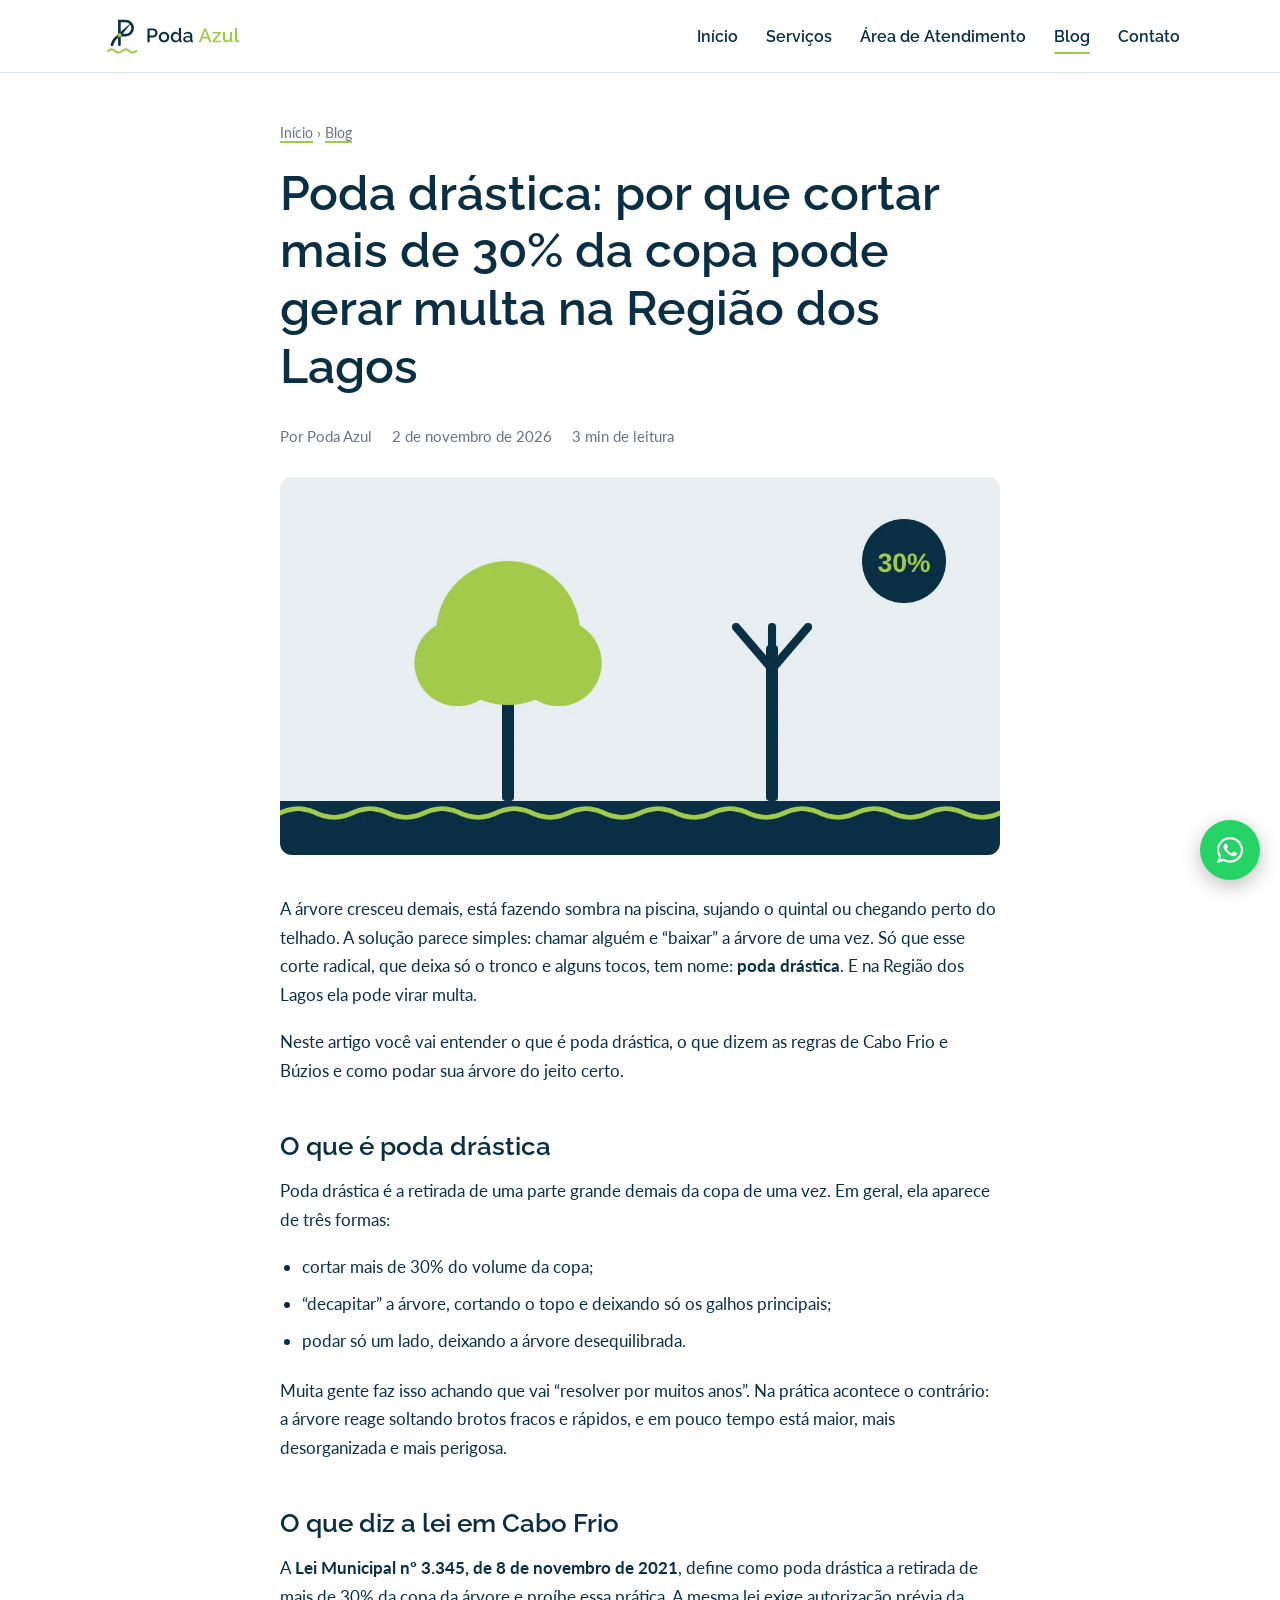
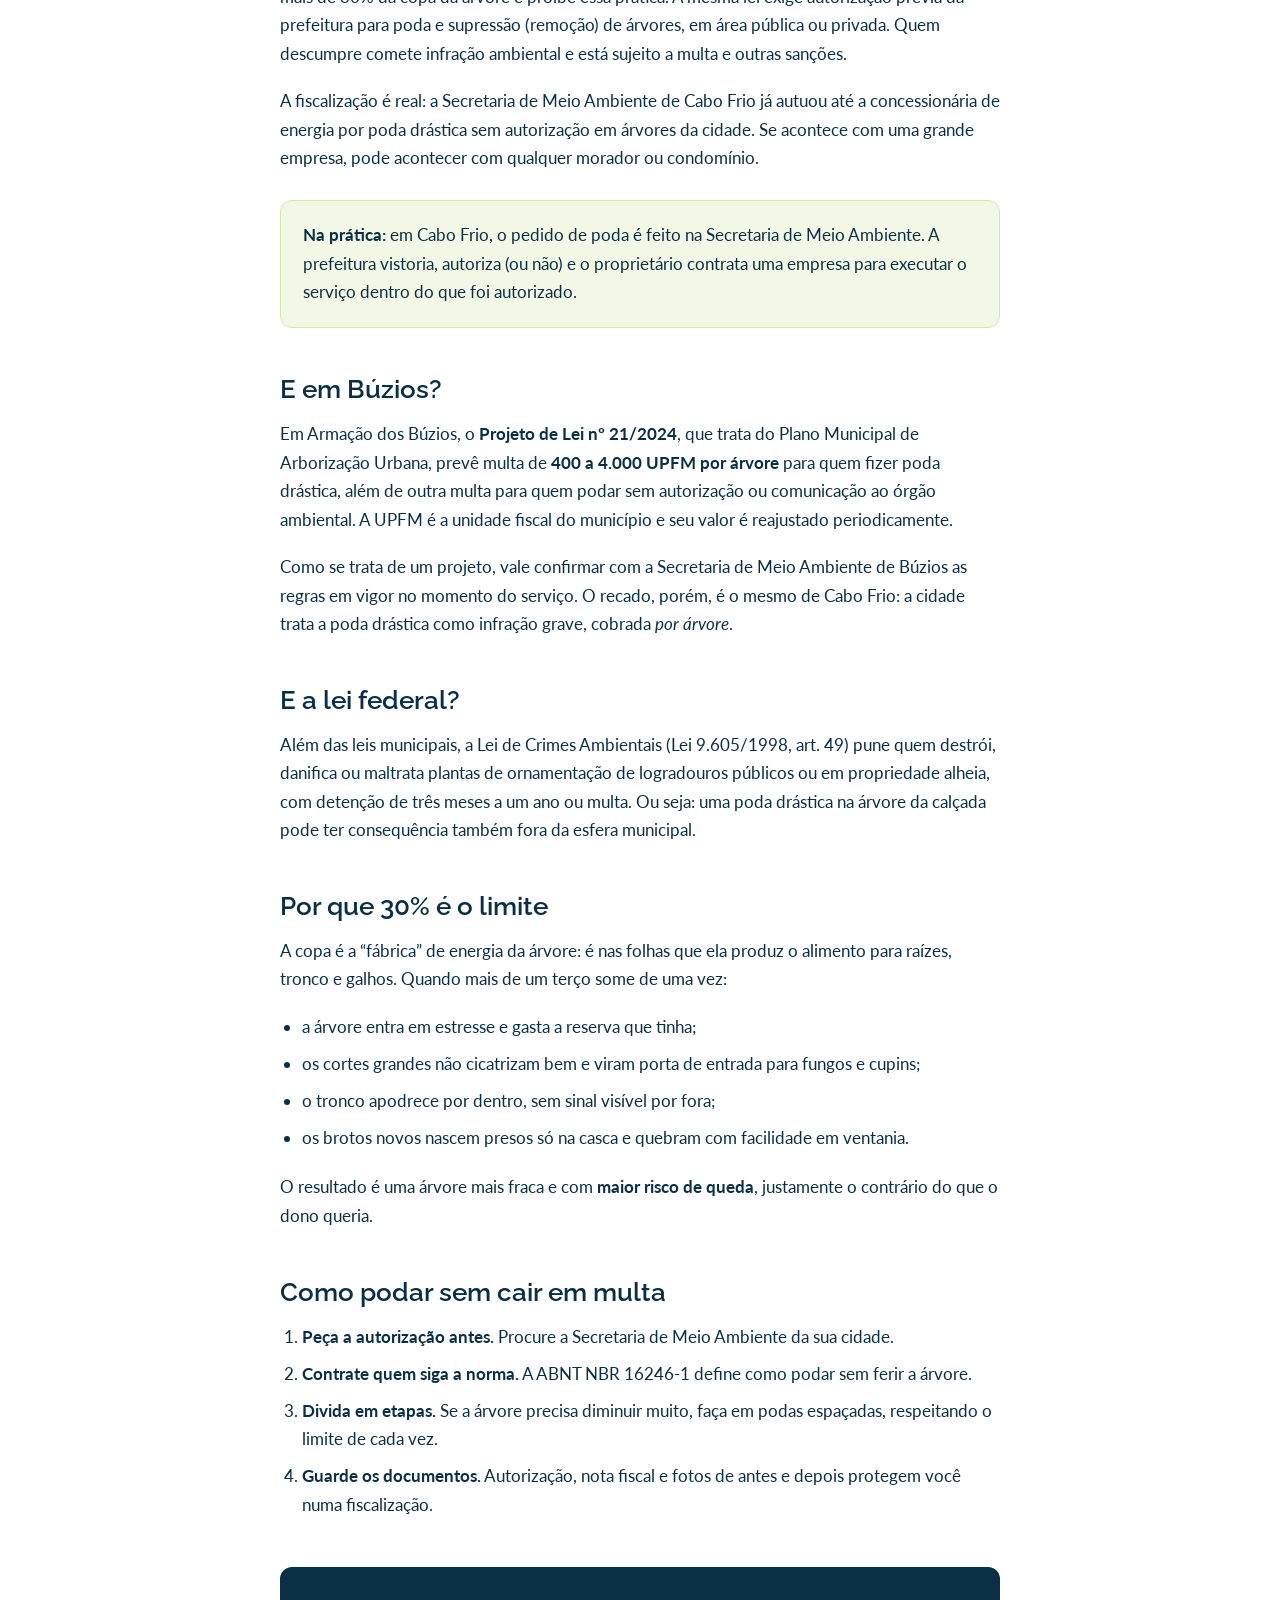
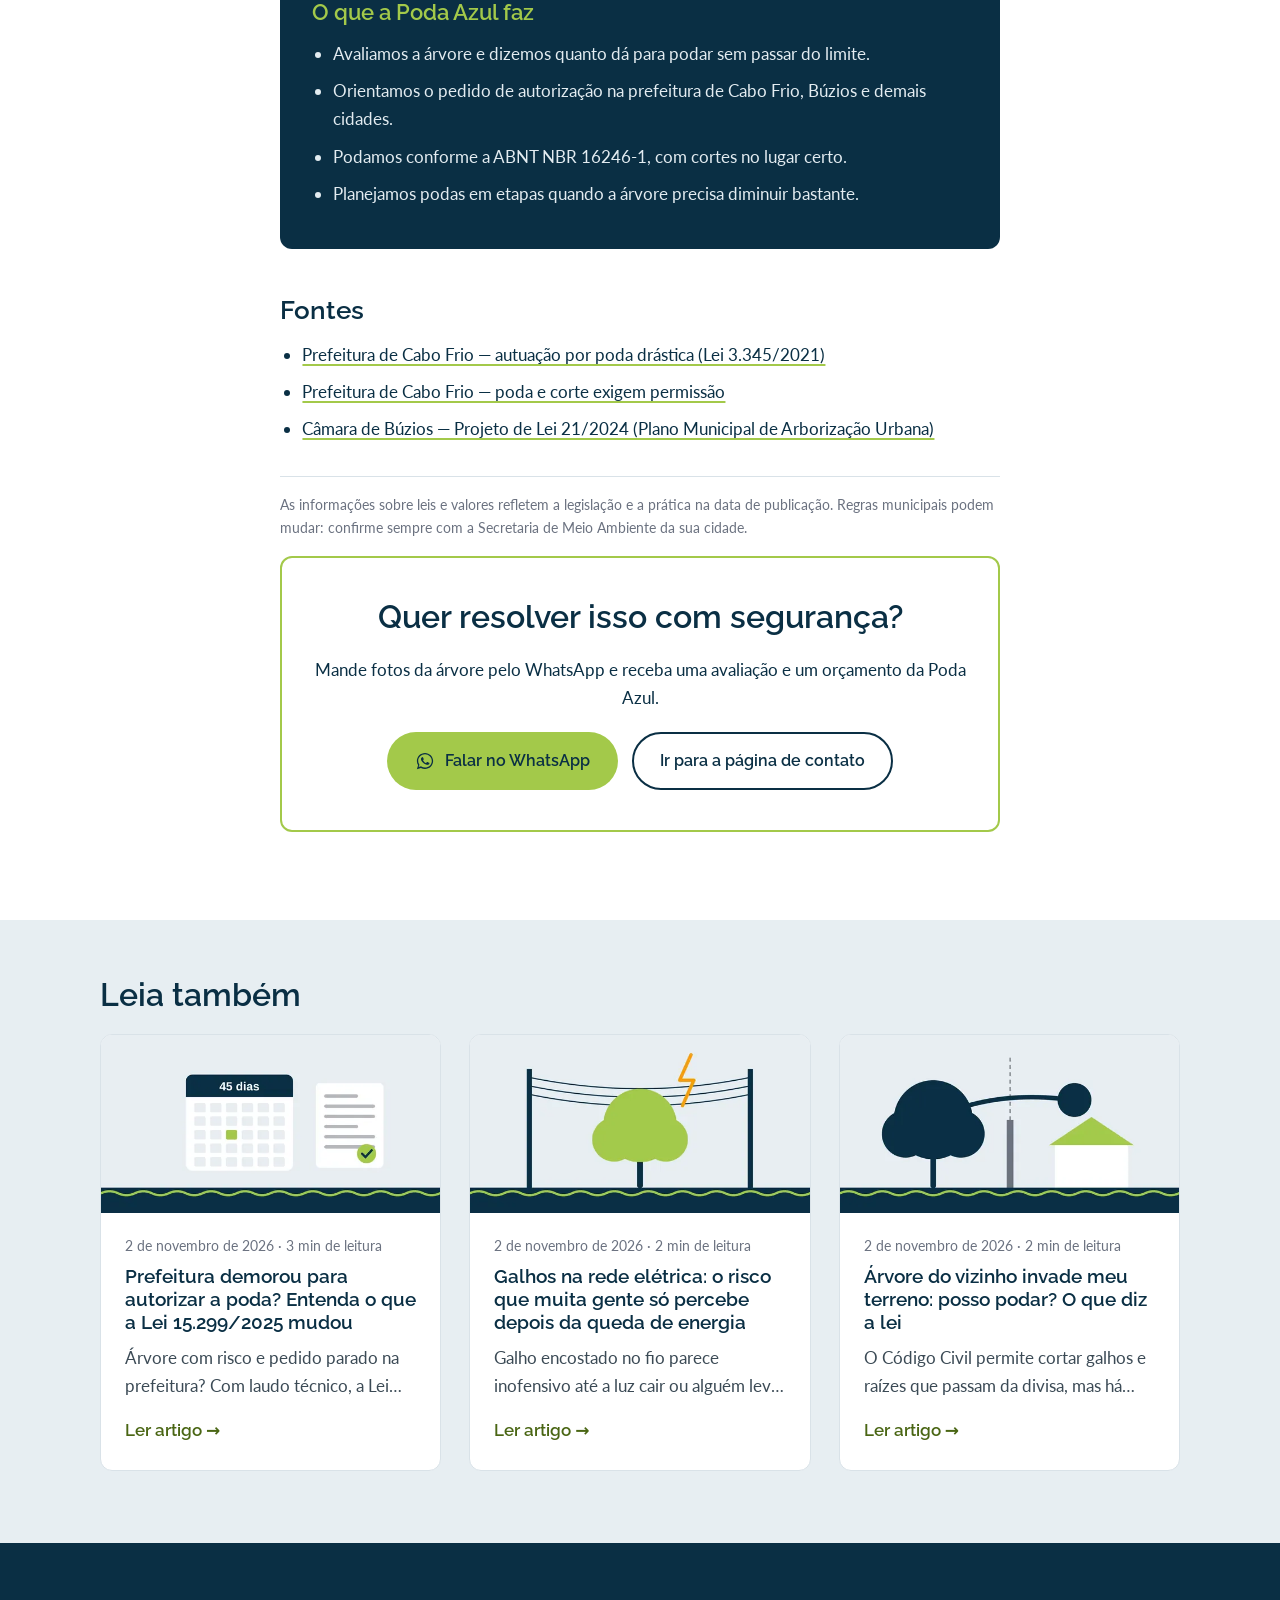
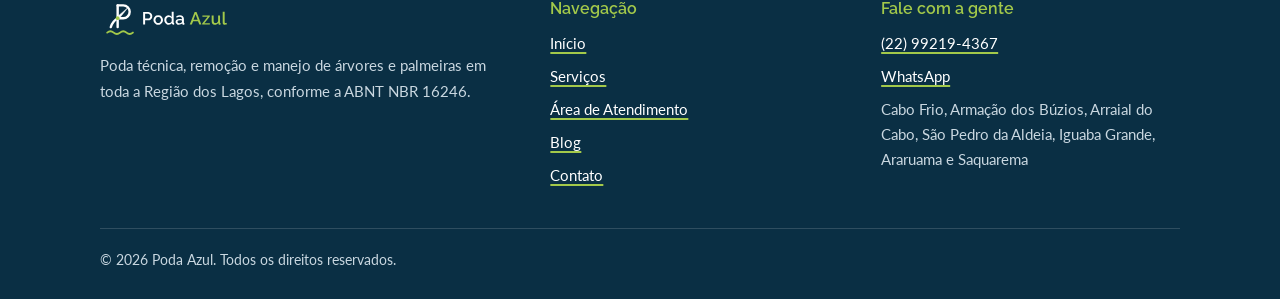
==== artigo-1.html @ 46a7e74d "Site Poda Azul: 4 páginas institucionais e blog com 6 artigos Co-Authored-By: Claude Opus 5.5 <norep" ====
<!doctype html>
<html lang="pt-BR">
<head>
<meta charset="utf-8">
<meta name="viewport" content="width=device-width, initial-scale=1">
<title>Poda drástica e multa em Cabo Frio e Búzios: o limite de 30% da copa | Poda Azul</title>
<meta name="description" content="Poda drástica em Cabo Frio é proibida pela Lei 3.345/2021 (mais de 30% da copa). Veja as multas, os riscos para a árvore e como podar sem problema na Região dos Lagos.">
<link rel="canonical" href="https://www.podaazul.com.br/artigo-1.html">
<meta name="theme-color" content="#0A2F44">
<meta property="og:type" content="article">
<meta property="og:locale" content="pt_BR">
<meta property="og:site_name" content="Poda Azul">
<meta property="og:title" content="Poda drástica e multa em Cabo Frio e Búzios: o limite de 30% da copa | Poda Azul">
<meta property="og:description" content="Poda drástica em Cabo Frio é proibida pela Lei 3.345/2021 (mais de 30% da copa). Veja as multas, os riscos para a árvore e como podar sem problema na Região dos Lagos.">
<meta property="og:url" content="https://www.podaazul.com.br/artigo-1.html">
<meta property="og:image" content="https://www.podaazul.com.br/assets/blog/poda-drastica.webp">
<link rel="icon" href="assets/img/favicon.svg" type="image/svg+xml">
<link rel="apple-touch-icon" href="assets/img/apple-touch-icon.png">
<link rel="preconnect" href="https://fonts.googleapis.com">
<link rel="preconnect" href="https://fonts.gstatic.com" crossorigin>
<link rel="stylesheet" href="https://fonts.googleapis.com/css2?family=Lato:wght@400;700&family=Raleway:wght@600;700&display=swap" media="print" onload="this.media='all'">
<noscript><link rel="stylesheet" href="https://fonts.googleapis.com/css2?family=Lato:wght@400;700&family=Raleway:wght@600;700&display=swap"></noscript>
<link rel="stylesheet" href="assets/css/style.css">
<script src="assets/js/main.js" defer></script>
</head>
<body>
<a class="pular" href="#conteudo">Pular para o conteúdo</a>
<header class="topo">
  <div class="container">
    <a class="marca" href="index.html" aria-label="Poda Azul — página inicial"><img src="assets/img/logo.svg" alt="Poda Azul" width="143" height="44"></a>
    <button class="menu-botao" aria-label="Abrir menu" aria-expanded="false" aria-controls="menu"><span></span><span></span><span></span></button>
    <nav aria-label="Principal"><ul class="menu" id="menu"><li><a href="index.html">Início</a></li><li><a href="servicos.html">Serviços</a></li><li><a href="atendimento.html">Área de Atendimento</a></li><li><a href="blog.html" aria-current="page">Blog</a></li><li><a href="contato.html">Contato</a></li></ul></nav>
  </div>
</header>
<main id="conteudo">

<article>
<div class="container estreito artigo-topo">
  <nav class="migalhas" aria-label="Você está em"><a href="index.html">Início</a> › <a href="blog.html">Blog</a></nav>
  <h1>Poda drástica: por que cortar mais de 30% da copa pode gerar multa na Região dos Lagos</h1>
  <div class="artigo-meta"><span>Por Poda Azul</span><time datetime="2026-11-02">2 de novembro de 2026</time><span>3 min de leitura</span></div>
  <img class="artigo-capa" src="assets/blog/poda-drastica.webp" srcset="assets/blog/poda-drastica-600.webp 600w, assets/blog/poda-drastica.webp 1200w" sizes="(max-width: 800px) 100vw, 720px" width="1200" height="630" alt="Ilustração: árvore com copa saudável ao lado de árvore com copa cortada quase inteira" fetchpriority="high">
  <div class="artigo">
    
<p>A árvore cresceu demais, está fazendo sombra na piscina, sujando o quintal ou chegando perto do telhado. A solução parece simples: chamar alguém e “baixar” a árvore de uma vez. Só que esse corte radical, que deixa só o tronco e alguns tocos, tem nome: <strong>poda drástica</strong>. E na Região dos Lagos ela pode virar multa.</p>
<p>Neste artigo você vai entender o que é poda drástica, o que dizem as regras de Cabo Frio e Búzios e como podar sua árvore do jeito certo.</p>

<h2>O que é poda drástica</h2>
<p>Poda drástica é a retirada de uma parte grande demais da copa de uma vez. Em geral, ela aparece de três formas:</p>
<ul>
<li>cortar mais de 30% do volume da copa;</li>
<li>“decapitar” a árvore, cortando o topo e deixando só os galhos principais;</li>
<li>podar só um lado, deixando a árvore desequilibrada.</li>
</ul>
<p>Muita gente faz isso achando que vai “resolver por muitos anos”. Na prática acontece o contrário: a árvore reage soltando brotos fracos e rápidos, e em pouco tempo está maior, mais desorganizada e mais perigosa.</p>

<h2>O que diz a lei em Cabo Frio</h2>
<p>A <strong>Lei Municipal nº 3.345, de 8 de novembro de 2021</strong>, define como poda drástica a retirada de mais de 30% da copa da árvore e proíbe essa prática. A mesma lei exige autorização prévia da prefeitura para poda e supressão (remoção) de árvores, em área pública ou privada. Quem descumpre comete infração ambiental e está sujeito a multa e outras sanções.</p>
<p>A fiscalização é real: a Secretaria de Meio Ambiente de Cabo Frio já autuou até a concessionária de energia por poda drástica sem autorização em árvores da cidade. Se acontece com uma grande empresa, pode acontecer com qualquer morador ou condomínio.</p>
<div class="destaque"><p><strong>Na prática:</strong> em Cabo Frio, o pedido de poda é feito na Secretaria de Meio Ambiente. A prefeitura vistoria, autoriza (ou não) e o proprietário contrata uma empresa para executar o serviço dentro do que foi autorizado.</p></div>

<h2>E em Búzios?</h2>
<p>Em Armação dos Búzios, o <strong>Projeto de Lei nº 21/2024</strong>, que trata do Plano Municipal de Arborização Urbana, prevê multa de <strong>400 a 4.000 UPFM por árvore</strong> para quem fizer poda drástica, além de outra multa para quem podar sem autorização ou comunicação ao órgão ambiental. A UPFM é a unidade fiscal do município e seu valor é reajustado periodicamente.</p>
<p>Como se trata de um projeto, vale confirmar com a Secretaria de Meio Ambiente de Búzios as regras em vigor no momento do serviço. O recado, porém, é o mesmo de Cabo Frio: a cidade trata a poda drástica como infração grave, cobrada <em>por árvore</em>.</p>

<h2>E a lei federal?</h2>
<p>Além das leis municipais, a Lei de Crimes Ambientais (Lei 9.605/1998, art. 49) pune quem destrói, danifica ou maltrata plantas de ornamentação de logradouros públicos ou em propriedade alheia, com detenção de três meses a um ano ou multa. Ou seja: uma poda drástica na árvore da calçada pode ter consequência também fora da esfera municipal.</p>

<h2>Por que 30% é o limite</h2>
<p>A copa é a “fábrica” de energia da árvore: é nas folhas que ela produz o alimento para raízes, tronco e galhos. Quando mais de um terço some de uma vez:</p>
<ul>
<li>a árvore entra em estresse e gasta a reserva que tinha;</li>
<li>os cortes grandes não cicatrizam bem e viram porta de entrada para fungos e cupins;</li>
<li>o tronco apodrece por dentro, sem sinal visível por fora;</li>
<li>os brotos novos nascem presos só na casca e quebram com facilidade em ventania.</li>
</ul>
<p>O resultado é uma árvore mais fraca e com <strong>maior risco de queda</strong>, justamente o contrário do que o dono queria.</p>

<h2>Como podar sem cair em multa</h2>
<ol>
<li><strong>Peça a autorização antes.</strong> Procure a Secretaria de Meio Ambiente da sua cidade.</li>
<li><strong>Contrate quem siga a norma.</strong> A ABNT NBR 16246-1 define como podar sem ferir a árvore.</li>
<li><strong>Divida em etapas.</strong> Se a árvore precisa diminuir muito, faça em podas espaçadas, respeitando o limite de cada vez.</li>
<li><strong>Guarde os documentos.</strong> Autorização, nota fiscal e fotos de antes e depois protegem você numa fiscalização.</li>
</ol>

    <aside class="box-poda" aria-labelledby="box-0">
      <h2 id="box-0">O que a Poda Azul faz</h2>
      <ul><li>Avaliamos a árvore e dizemos quanto dá para podar sem passar do limite.</li><li>Orientamos o pedido de autorização na prefeitura de Cabo Frio, Búzios e demais cidades.</li><li>Podamos conforme a ABNT NBR 16246-1, com cortes no lugar certo.</li><li>Planejamos podas em etapas quando a árvore precisa diminuir bastante.</li></ul>
    </aside>
    <h2>Fontes</h2><ul><li><a href="https://noticias.cabofrio.rj.gov.br/prefeitura-de-cabo-frio-autua-concessionaria-de-energia-por-poda-irregular-de-arvores/" target="_blank" rel="noopener">Prefeitura de Cabo Frio — autuação por poda drástica (Lei 3.345/2021)</a></li><li><a href="https://cabofrio.rj.gov.br/servicos-de-poda-e-corte-de-arvores-exigem-permissao-da-prefeitura-de-cabo-frio/" target="_blank" rel="noopener">Prefeitura de Cabo Frio — poda e corte exigem permissão</a></li><li><a href="https://sapl.armacaodosbuzios.rj.leg.br/media/sapl/public/materialegislativa/2024/3464/projeto_de_lei_21-24_raphael_plano_mun_de_arborizacao_urbana_1.pdf" target="_blank" rel="noopener">Câmara de Búzios — Projeto de Lei 21/2024 (Plano Municipal de Arborização Urbana)</a></li></ul>
    <p class="aviso-juridico">As informações sobre leis e valores refletem a legislação e a prática na data de publicação. Regras municipais podem mudar: confirme sempre com a Secretaria de Meio Ambiente da sua cidade.</p>
  </div>
  <div class="cta-final">
    <h2>Quer resolver isso com segurança?</h2>
    <p>Mande fotos da árvore pelo WhatsApp e receba uma avaliação e um orçamento da Poda Azul.</p>
    <div class="acoes">
      <a class="botao botao-verde" href="https://wa.me/5522992194367?text=Ol%C3%A1%2C%20vim%20pelo%20blog%20da%20Poda%20Azul%20e%20gostaria%20de%20um%20or%C3%A7amento" target="_blank" rel="noopener"><svg viewBox="0 0 32 32" aria-hidden="true"><path fill="currentColor" d="M16 3C8.8 3 3 8.7 3 15.8c0 2.5.7 4.9 2 7L3 29l6.4-2c2 1.1 4.3 1.7 6.6 1.7 7.2 0 13-5.7 13-12.8S23.2 3 16 3zm0 23.4c-2.1 0-4.1-.6-5.9-1.7l-.4-.3-3.8 1.2 1.2-3.7-.3-.4a10.4 10.4 0 0 1-1.7-5.7C5.1 10 10 5.2 16 5.2S26.9 10 26.9 15.8 22 26.4 16 26.4zm6-7.8c-.3-.2-1.9-1-2.2-1.1-.3-.1-.5-.2-.7.2-.2.3-.8 1-1 1.2-.2.2-.4.2-.7.1-.3-.2-1.4-.5-2.6-1.6-1-.9-1.6-1.9-1.8-2.2-.2-.3 0-.5.1-.7l.5-.6c.2-.2.2-.3.3-.6.1-.2 0-.4 0-.6l-1-2.4c-.3-.6-.5-.5-.7-.5h-.6c-.2 0-.6.1-.9.4-.3.3-1.2 1.1-1.2 2.7s1.2 3.2 1.4 3.4c.2.2 2.4 3.6 5.7 5 .8.3 1.4.5 1.9.7.8.3 1.5.2 2.1.1.6-.1 1.9-.8 2.2-1.5.3-.7.3-1.4.2-1.5-.1-.2-.3-.3-.6-.4z"/></svg> Falar no WhatsApp</a>
      <a class="botao botao-contorno" href="contato.html">Ir para a página de contato</a>
    </div>
  </div>
</div>
</article>
<section class="relacionados"><div class="container">
  <h2 style="margin-top:0">Leia também</h2>
  <div class="cards"><article class="card">
  <img src="assets/blog/lei-45-dias-600.webp" width="600" height="315" alt="Ilustração: calendário marcando 45 dias ao lado de um laudo técnico aprovado" loading="lazy">
  <div class="card-corpo">
    <div class="card-meta"><time datetime="2026-11-02">2 de novembro de 2026</time> · 3 min de leitura</div>
    <h2><a href="artigo-2.html">Prefeitura demorou para autorizar a poda? Entenda o que a Lei 15.299/2025 mudou</a></h2>
    <p>Árvore com risco e pedido parado na prefeitura? Com laudo técnico, a Lei 15.299/2025 permite agir após 45 dias sem resposta.</p>
    <span class="ler" aria-hidden="true">Ler artigo →</span>
  </div>
</article><article class="card">
  <img src="assets/blog/rede-eletrica-600.webp" width="600" height="315" alt="Ilustração: copa de árvore encostando nos fios entre dois postes, com um raio indicando curto-circuito" loading="lazy">
  <div class="card-corpo">
    <div class="card-meta"><time datetime="2026-11-02">2 de novembro de 2026</time> · 2 min de leitura</div>
    <h2><a href="artigo-3.html">Galhos na rede elétrica: o risco que muita gente só percebe depois da queda de energia</a></h2>
    <p>Galho encostado no fio parece inofensivo até a luz cair ou alguém levar um choque. Veja os riscos e o jeito seguro de resolver.</p>
    <span class="ler" aria-hidden="true">Ler artigo →</span>
  </div>
</article><article class="card">
  <img src="assets/blog/vizinho-600.webp" width="600" height="315" alt="Ilustração: galho de árvore atravessando o muro de divisa sobre a casa vizinha" loading="lazy">
  <div class="card-corpo">
    <div class="card-meta"><time datetime="2026-11-02">2 de novembro de 2026</time> · 2 min de leitura</div>
    <h2><a href="artigo-4.html">Árvore do vizinho invade meu terreno: posso podar? O que diz a lei</a></h2>
    <p>O Código Civil permite cortar galhos e raízes que passam da divisa, mas há cuidados para não virar briga ou multa.</p>
    <span class="ler" aria-hidden="true">Ler artigo →</span>
  </div>
</article></div>
</div></section>
</main>
<footer class="rodape">
  <div class="container">
    <div class="rodape-grade">
      <div>
        <img src="assets/img/logo-negativo.svg" alt="Poda Azul" width="130" height="40" loading="lazy">
        <p>Poda técnica, remoção e manejo de árvores e palmeiras em toda a Região dos Lagos, conforme a ABNT NBR 16246.</p>
      </div>
      <div>
        <h2>Navegação</h2>
        <ul><li><a href="index.html">Início</a></li><li><a href="servicos.html">Serviços</a></li><li><a href="atendimento.html">Área de Atendimento</a></li><li><a href="blog.html">Blog</a></li><li><a href="contato.html">Contato</a></li></ul>
      </div>
      <div>
        <h2>Fale com a gente</h2>
        <ul>
          <li><a href="tel:+5522992194367">(22) 99219-4367</a></li>
          <li><a href="https://wa.me/5522992194367?text=Ol%C3%A1%2C%20vim%20pelo%20blog%20da%20Poda%20Azul%20e%20gostaria%20de%20um%20or%C3%A7amento" target="_blank" rel="noopener">WhatsApp</a></li>
          <li>Cabo Frio, Armação dos Búzios, Arraial do Cabo, São Pedro da Aldeia, Iguaba Grande, Araruama e Saquarema</li>
        </ul>
      </div>
    </div>
    <div class="rodape-base">© <span id="ano">2026</span> Poda Azul. Todos os direitos reservados.</div>
  </div>
  <script type="application/ld+json">{"@context": "https://schema.org", "@type": "LocalBusiness", "@id": "https://www.podaazul.com.br/#empresa", "name": "Poda Azul", "description": "Poda técnica, remoção e manejo de árvores e palmeiras na Região dos Lagos (RJ), conforme a ABNT NBR 16246.", "url": "https://www.podaazul.com.br/", "telephone": "+55-22-99219-4367", "image": "https://www.podaazul.com.br/assets/img/logo.svg", "logo": "https://www.podaazul.com.br/assets/img/logo.svg", "priceRange": "R$ 150 – R$ 1.500", "areaServed": [{"@type": "City", "name": "Cabo Frio", "containedInPlace": {"@type": "State", "name": "Rio de Janeiro"}}, {"@type": "City", "name": "Armação dos Búzios", "containedInPlace": {"@type": "State", "name": "Rio de Janeiro"}}, {"@type": "City", "name": "Arraial do Cabo", "containedInPlace": {"@type": "State", "name": "Rio de Janeiro"}}, {"@type": "City", "name": "São Pedro da Aldeia", "containedInPlace": {"@type": "State", "name": "Rio de Janeiro"}}, {"@type": "City", "name": "Iguaba Grande", "containedInPlace": {"@type": "State", "name": "Rio de Janeiro"}}, {"@type": "City", "name": "Araruama", "containedInPlace": {"@type": "State", "name": "Rio de Janeiro"}}, {"@type": "City", "name": "Saquarema", "containedInPlace": {"@type": "State", "name": "Rio de Janeiro"}}], "address": {"@type": "PostalAddress", "addressRegion": "RJ", "addressCountry": "BR"}, "contactPoint": {"@type": "ContactPoint", "telephone": "+55-22-99219-4367", "contactType": "customer service", "availableLanguage": "Portuguese"}}</script><script type="application/ld+json">{"@context": "https://schema.org", "@type": "Article", "headline": "Poda drástica: por que cortar mais de 30% da copa pode gerar multa na Região dos Lagos", "description": "Poda drástica em Cabo Frio é proibida pela Lei 3.345/2021 (mais de 30% da copa). Veja as multas, os riscos para a árvore e como podar sem problema na Região dos Lagos.", "image": "https://www.podaazul.com.br/assets/blog/poda-drastica.webp", "datePublished": "2026-11-02", "dateModified": "2026-11-02", "inLanguage": "pt-BR", "mainEntityOfPage": "https://www.podaazul.com.br/artigo-1.html", "author": {"@type": "Organization", "name": "Poda Azul", "url": "https://www.podaazul.com.br/"}, "publisher": {"@type": "Organization", "name": "Poda Azul", "logo": {"@type": "ImageObject", "url": "https://www.podaazul.com.br/assets/img/logo.svg"}}, "about": {"@id": "https://www.podaazul.com.br/#empresa"}}</script>
</footer>
<a class="whats-flutuante" href="https://wa.me/5522992194367?text=Ol%C3%A1%2C%20vim%20pelo%20blog%20da%20Poda%20Azul%20e%20gostaria%20de%20um%20or%C3%A7amento" target="_blank" rel="noopener" aria-label="Falar com a Poda Azul pelo WhatsApp" style="color:#fff"><svg viewBox="0 0 32 32" aria-hidden="true"><path fill="currentColor" d="M16 3C8.8 3 3 8.7 3 15.8c0 2.5.7 4.9 2 7L3 29l6.4-2c2 1.1 4.3 1.7 6.6 1.7 7.2 0 13-5.7 13-12.8S23.2 3 16 3zm0 23.4c-2.1 0-4.1-.6-5.9-1.7l-.4-.3-3.8 1.2 1.2-3.7-.3-.4a10.4 10.4 0 0 1-1.7-5.7C5.1 10 10 5.2 16 5.2S26.9 10 26.9 15.8 22 26.4 16 26.4zm6-7.8c-.3-.2-1.9-1-2.2-1.1-.3-.1-.5-.2-.7.2-.2.3-.8 1-1 1.2-.2.2-.4.2-.7.1-.3-.2-1.4-.5-2.6-1.6-1-.9-1.6-1.9-1.8-2.2-.2-.3 0-.5.1-.7l.5-.6c.2-.2.2-.3.3-.6.1-.2 0-.4 0-.6l-1-2.4c-.3-.6-.5-.5-.7-.5h-.6c-.2 0-.6.1-.9.4-.3.3-1.2 1.1-1.2 2.7s1.2 3.2 1.4 3.4c.2.2 2.4 3.6 5.7 5 .8.3 1.4.5 1.9.7.8.3 1.5.2 2.1.1.6-.1 1.9-.8 2.2-1.5.3-.7.3-1.4.2-1.5-.1-.2-.3-.3-.6-.4z"/></svg></a>
</body>
</html>
---- assets/css/style.css ----
/* Poda Azul — estilos do site e do blog */
:root{
  --azul:#0A2F44; --verde:#A3C94A; --verde-escuro:#4A6614; --branco:#FFFFFF;
  --cinza:#6B7280; --nevoa:#E7EEF2; --linha:#D9E2E8;
  --titulo:"Raleway",system-ui,-apple-system,"Segoe UI",sans-serif;
  --corpo:"Lato",system-ui,-apple-system,"Segoe UI",sans-serif;
  --raio:12px; --max:1120px;
}
*,*::before,*::after{box-sizing:border-box}
html{scroll-behavior:smooth}
body{margin:0;font-family:var(--corpo);font-size:17px;line-height:1.65;color:var(--azul);background:var(--branco);-webkit-font-smoothing:antialiased}
img{max-width:100%;height:auto;display:block}
a{color:var(--azul);text-decoration-color:var(--verde);text-decoration-thickness:2px;text-underline-offset:3px}
a:hover{color:var(--verde-escuro)}
h1,h2,h3{font-family:var(--titulo);font-weight:600;line-height:1.2;margin:0 0 .6em}
h1{font-size:clamp(2rem,4.5vw,3rem)}
h2{font-size:clamp(1.5rem,3vw,2rem);margin-top:1.8em}
h3{font-size:1.25rem}
p{margin:0 0 1.1em}
.container{width:100%;max-width:var(--max);margin:0 auto;padding:0 20px}
.estreito{max-width:760px}
.pular{position:absolute;left:-999px;top:0;background:var(--verde);color:var(--azul);padding:8px 14px;z-index:100}
.pular:focus{left:12px;top:12px}
:focus-visible{outline:3px solid var(--verde);outline-offset:2px}

/* Cabeçalho */
.topo{position:sticky;top:0;z-index:50;background:rgba(255,255,255,.96);backdrop-filter:blur(6px);border-bottom:1px solid var(--linha)}
.topo .container{display:flex;align-items:center;justify-content:space-between;height:72px}
.marca img{height:44px;width:auto}
.menu{display:flex;gap:28px;list-style:none;margin:0;padding:0}
.menu a{font-family:var(--titulo);font-weight:600;font-size:.98rem;text-decoration:none;padding:6px 0;border-bottom:2px solid transparent}
.menu a:hover,.menu a[aria-current="page"]{border-bottom-color:var(--verde);color:var(--azul)}
.menu-botao{display:none;background:none;border:0;padding:10px;cursor:pointer}
.menu-botao span{display:block;width:24px;height:2px;background:var(--azul);margin:5px 0;transition:.2s}
@media (max-width:820px){
  .menu-botao{display:block}
  .menu{position:absolute;top:72px;left:0;right:0;flex-direction:column;gap:0;background:var(--branco);border-bottom:1px solid var(--linha);display:none}
  .menu.aberto{display:flex}
  .menu a{display:block;padding:14px 20px;border-bottom:1px solid var(--linha)}
}

/* Botões */
.botao{display:inline-flex;align-items:center;gap:10px;font-family:var(--titulo);font-weight:600;font-size:1rem;text-decoration:none;padding:14px 26px;border-radius:999px;border:2px solid transparent;cursor:pointer;transition:transform .15s,background .15s}
.botao:hover{transform:translateY(-1px)}
.botao-verde{background:var(--verde);color:var(--azul)}
.botao-verde:hover{background:#B4D65F;color:var(--azul)}
.botao-azul{background:var(--azul);color:var(--branco)}
.botao-azul:hover{background:#123F5A;color:var(--branco)}
.botao-contorno{border-color:currentColor;color:inherit;background:transparent}
.botao svg{width:20px;height:20px;flex:none}

/* Hero */
.hero{background:var(--azul);color:var(--branco);overflow:hidden}
.hero .container{display:grid;grid-template-columns:1.1fr 1fr;gap:40px;align-items:center;padding-top:72px;padding-bottom:72px}
.hero h1{color:var(--branco)}
.hero p{font-size:1.15rem;color:#D5E1E8;max-width:34em}
.hero .acoes{display:flex;flex-wrap:wrap;gap:14px;margin-top:28px}
.hero img{border-radius:var(--raio)}
.selo{display:inline-flex;align-items:center;gap:10px;background:rgba(163,201,74,.14);border:1px solid rgba(163,201,74,.5);color:var(--verde);border-radius:999px;padding:6px 14px;font-size:.9rem;font-weight:700;margin-bottom:20px}
.selo svg{width:18px;height:18px}
@media (max-width:820px){.hero .container{grid-template-columns:1fr;padding-top:48px;padding-bottom:48px}}

/* Seções */
.secao{padding:80px 0}
.secao-nevoa{background:var(--nevoa)}
.secao-cabeca{max-width:640px;margin-bottom:40px}
.secao-cabeca p{color:var(--cinza)}
.rotulo{font-family:var(--titulo);font-weight:600;font-size:.85rem;letter-spacing:.08em;text-transform:uppercase;color:var(--verde-escuro);margin-bottom:10px;display:block}
.grade{display:grid;gap:24px;grid-template-columns:repeat(auto-fill,minmax(250px,1fr))}
.cartao{background:var(--branco);border:1px solid var(--linha);border-radius:var(--raio);padding:28px;display:flex;flex-direction:column}
.cartao h3{margin-bottom:.4em}
.cartao p{color:#3B4A55;margin-bottom:0}
.icone{width:52px;height:52px;border-radius:14px;background:var(--azul);display:grid;place-items:center;margin-bottom:18px}
.icone svg{width:28px;height:28px}

/* Faixa NBR */
.faixa-nbr{display:flex;gap:24px;align-items:center;background:var(--azul);color:var(--branco);border-radius:var(--raio);padding:32px}
.faixa-nbr strong{font-family:var(--titulo);font-size:1.3rem;display:block;margin-bottom:4px}
.faixa-nbr p{margin:0;color:#D5E1E8}
.faixa-nbr .medalha{flex:none;width:84px;height:84px;border-radius:50%;background:var(--verde);display:grid;place-items:center;font-family:var(--titulo);font-weight:700;color:var(--azul);text-align:center;font-size:.8rem;line-height:1.1}
@media (max-width:600px){.faixa-nbr{flex-direction:column;align-items:flex-start}}

/* Serviços detalhados */
.servico{display:grid;grid-template-columns:72px 1fr;gap:24px;padding:40px 0;border-bottom:1px solid var(--linha)}
.servico:last-child{border-bottom:0}
.servico h2{margin-top:0}
.servico ul{padding-left:1.2em;margin:0 0 1em}
.servico li{margin-bottom:.4em}
@media (max-width:600px){.servico{grid-template-columns:1fr}}

/* Cidades */
.cidades{display:grid;grid-template-columns:repeat(auto-fill,minmax(300px,1fr));gap:24px}
.cidade h2{font-size:1.35rem;margin-top:0}

/* Contato */
.contato-grade{display:grid;grid-template-columns:1fr 1fr;gap:48px}
@media (max-width:820px){.contato-grade{grid-template-columns:1fr}}
.form label{display:block;font-weight:700;margin:0 0 6px}
.form input,.form select,.form textarea{width:100%;font:inherit;color:var(--azul);padding:12px 14px;border:1.5px solid #B8C6D0;border-radius:8px;background:var(--branco);margin-bottom:18px}
.form input:focus,.form select:focus,.form textarea:focus{border-color:var(--azul);outline:3px solid rgba(163,201,74,.5)}
.form textarea{min-height:120px;resize:vertical}
.dados-contato{list-style:none;padding:0;margin:0 0 24px}
.dados-contato li{padding:14px 0;border-bottom:1px solid var(--linha)}
.dados-contato strong{display:block;font-family:var(--titulo)}
.nota{font-size:.92rem;color:var(--cinza)}

/* Blog — índice */
.blog-topo{background:var(--nevoa);padding:64px 0 48px}
.blog-topo p{color:#3B4A55;max-width:40em;font-size:1.1rem}
.cards{display:grid;gap:28px;grid-template-columns:repeat(auto-fill,minmax(310px,1fr))}
.card{background:var(--branco);border:1px solid var(--linha);border-radius:var(--raio);overflow:hidden;display:flex;flex-direction:column;transition:transform .15s,box-shadow .15s}
.card:hover{transform:translateY(-3px);box-shadow:0 10px 30px rgba(10,47,68,.10)}
.card img{aspect-ratio:1200/630;object-fit:cover;width:100%}
.card-corpo{padding:22px 24px 26px;display:flex;flex-direction:column;flex:1}
.card-meta{font-size:.85rem;color:var(--cinza);margin-bottom:8px}
.card h2{font-size:1.2rem;margin:0 0 10px}
.card h2 a{text-decoration:none}
.card h2 a::after{content:"";position:absolute;inset:0}
.card{position:relative}
.card p{color:#3B4A55;margin:0 0 16px;display:-webkit-box;-webkit-line-clamp:2;-webkit-box-orient:vertical;overflow:hidden}
.card .ler{margin-top:auto;font-family:var(--titulo);font-weight:600;color:var(--verde-escuro)}

/* Blog — artigo */
.artigo-topo{padding-top:48px;padding-bottom:24px}
.migalhas{font-size:.9rem;color:var(--cinza);margin-bottom:20px}
.migalhas a{color:var(--cinza)}
.artigo-meta{display:flex;flex-wrap:wrap;gap:8px 20px;color:var(--cinza);font-size:.95rem;margin-bottom:28px}
.artigo-capa{border-radius:var(--raio);margin-bottom:40px}
.artigo{font-size:1.08rem}
.artigo h2{font-size:1.6rem}
.artigo ul,.artigo ol{padding-left:1.3em;margin:0 0 1.2em}
.artigo li{margin-bottom:.5em}
.artigo blockquote{margin:1.5em 0;padding:18px 22px;background:var(--nevoa);border-radius:var(--raio);font-size:1rem}
.artigo .destaque{background:#F3F8E6;border:1px solid #D7E8AE;border-radius:var(--raio);padding:20px 22px;margin:1.6em 0}
.artigo .destaque p:last-child{margin:0}
.artigo table{width:100%;border-collapse:collapse;margin:1.2em 0 1.6em;font-size:1rem}
.artigo th,.artigo td{text-align:left;padding:12px;border-bottom:1px solid var(--linha);vertical-align:top}
.artigo th{font-family:var(--titulo);background:var(--nevoa)}
.box-poda{background:var(--azul);color:var(--branco);border-radius:var(--raio);padding:32px;margin:48px 0 32px}
.box-poda h2{color:var(--verde);margin-top:0;font-size:1.4rem}
.box-poda ul{margin:0;padding-left:1.2em}
.box-poda li{margin-bottom:.5em;color:#E3ECF1}
.cta-final{text-align:center;border:2px solid var(--verde);border-radius:var(--raio);padding:40px 24px;margin-bottom:64px}
.cta-final h2{margin-top:0}
.cta-final .acoes{display:flex;flex-wrap:wrap;justify-content:center;gap:14px;margin-top:20px}
.aviso-juridico{font-size:.9rem;color:var(--cinza);border-top:1px solid var(--linha);padding-top:16px;margin-top:32px}
.relacionados{padding:56px 0 72px;background:var(--nevoa)}

/* Rodapé */
.rodape{background:var(--azul);color:#C9D7E0;padding:56px 0 28px;font-size:.95rem}
.rodape a{color:var(--branco)}
.rodape-grade{display:grid;grid-template-columns:1.4fr 1fr 1fr;gap:32px;margin-bottom:32px}
.rodape h2{font-size:1rem;color:var(--verde);margin:0 0 12px}
.rodape ul{list-style:none;margin:0;padding:0}
.rodape li{margin-bottom:8px}
.rodape img{height:40px;width:auto;margin-bottom:14px}
.rodape-base{border-top:1px solid rgba(255,255,255,.15);padding-top:20px;font-size:.85rem}
@media (max-width:820px){.rodape-grade{grid-template-columns:1fr}}

/* WhatsApp flutuante */
.whats-flutuante{position:fixed;right:20px;bottom:20px;z-index:60;width:60px;height:60px;border-radius:50%;background:#25D366;display:grid;place-items:center;box-shadow:0 6px 20px rgba(0,0,0,.25);transition:transform .15s}
.whats-flutuante:hover{transform:scale(1.06)}
.whats-flutuante svg{width:32px;height:32px}
@media (prefers-reduced-motion:reduce){*{transition:none!important;scroll-behavior:auto!important}}
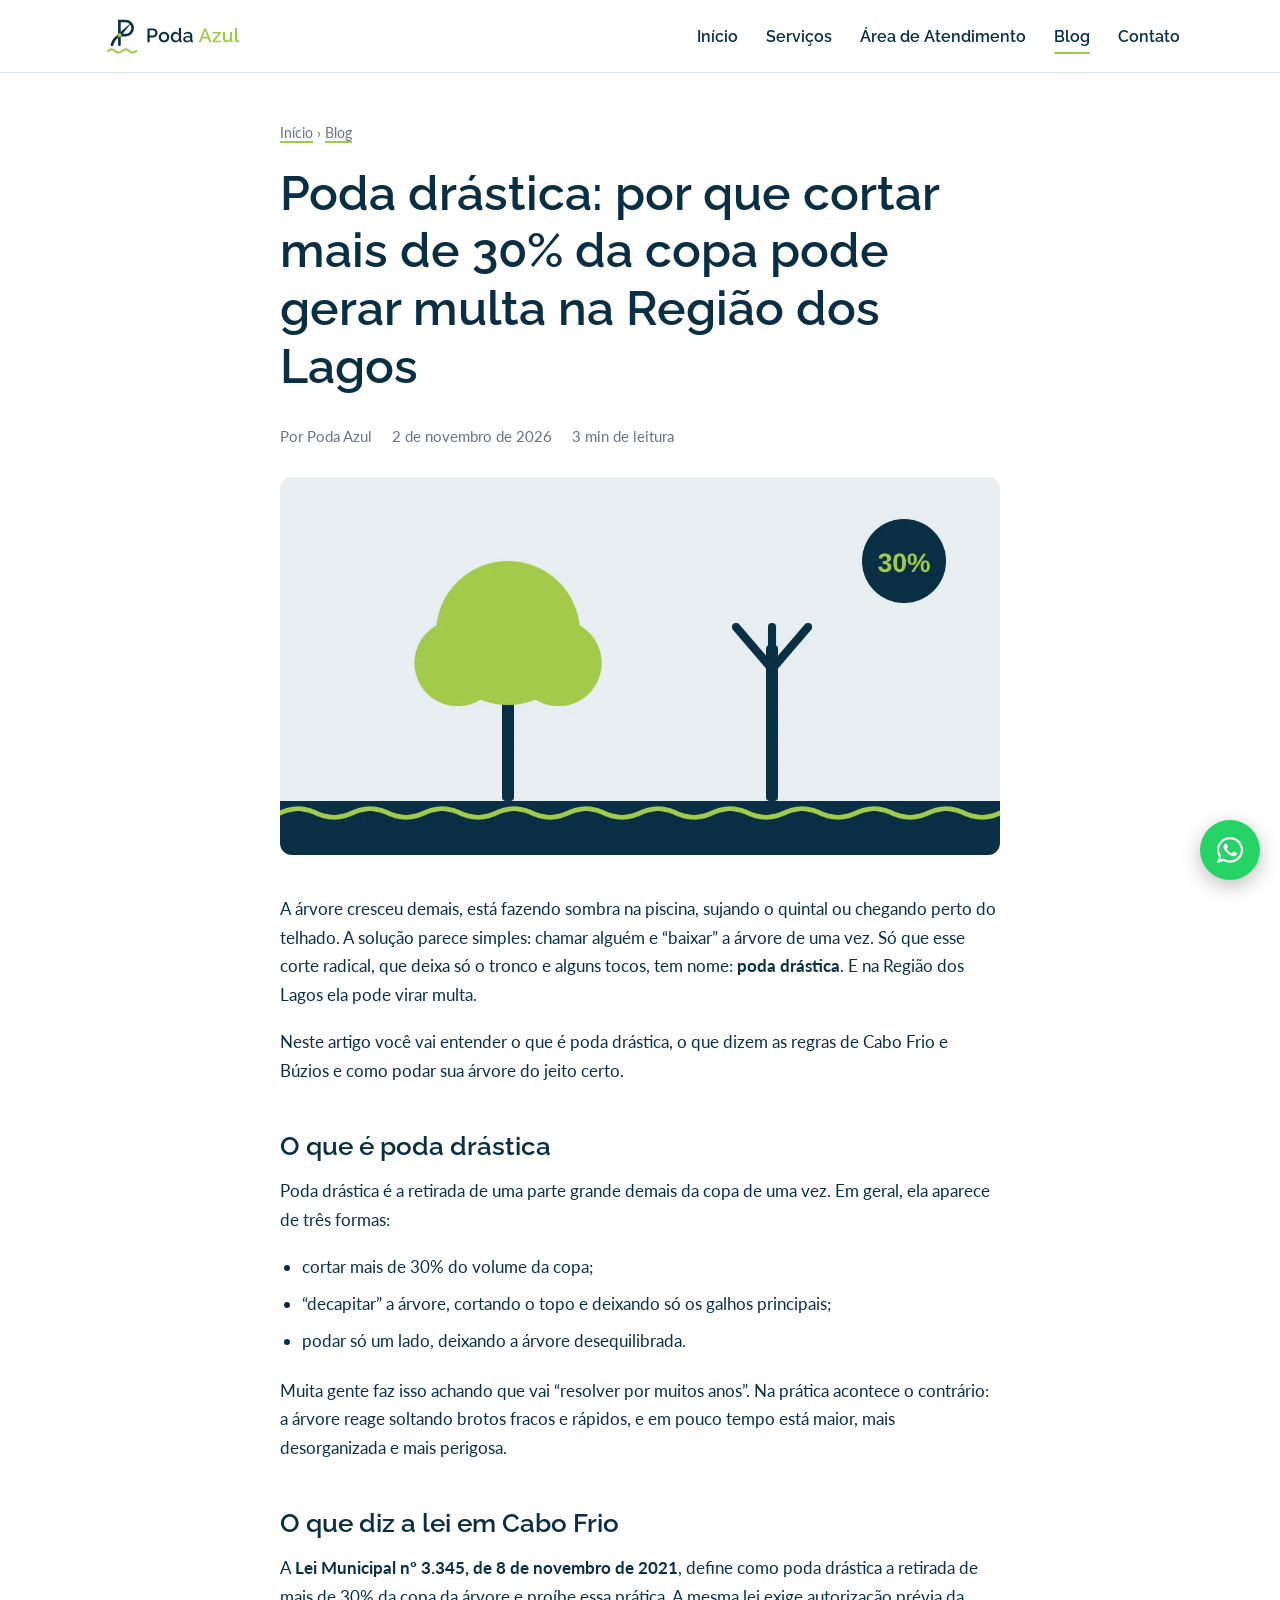
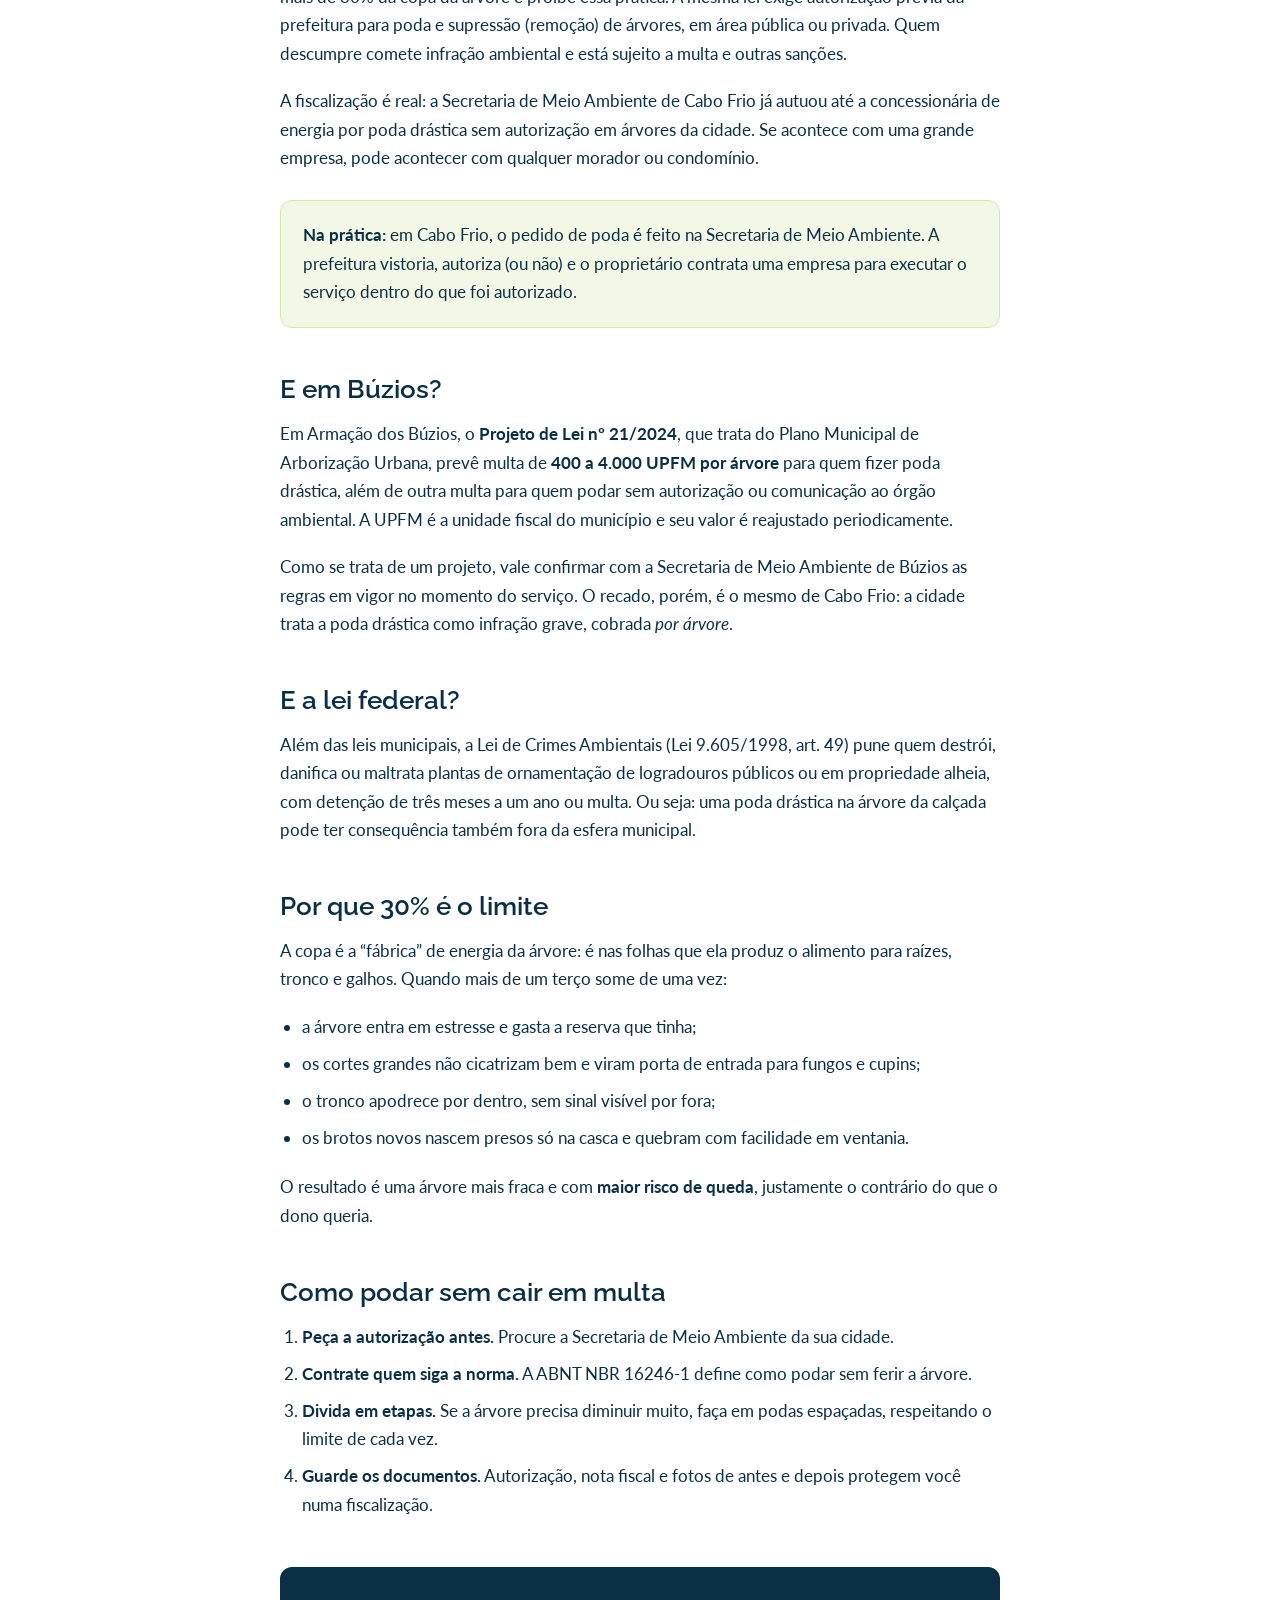
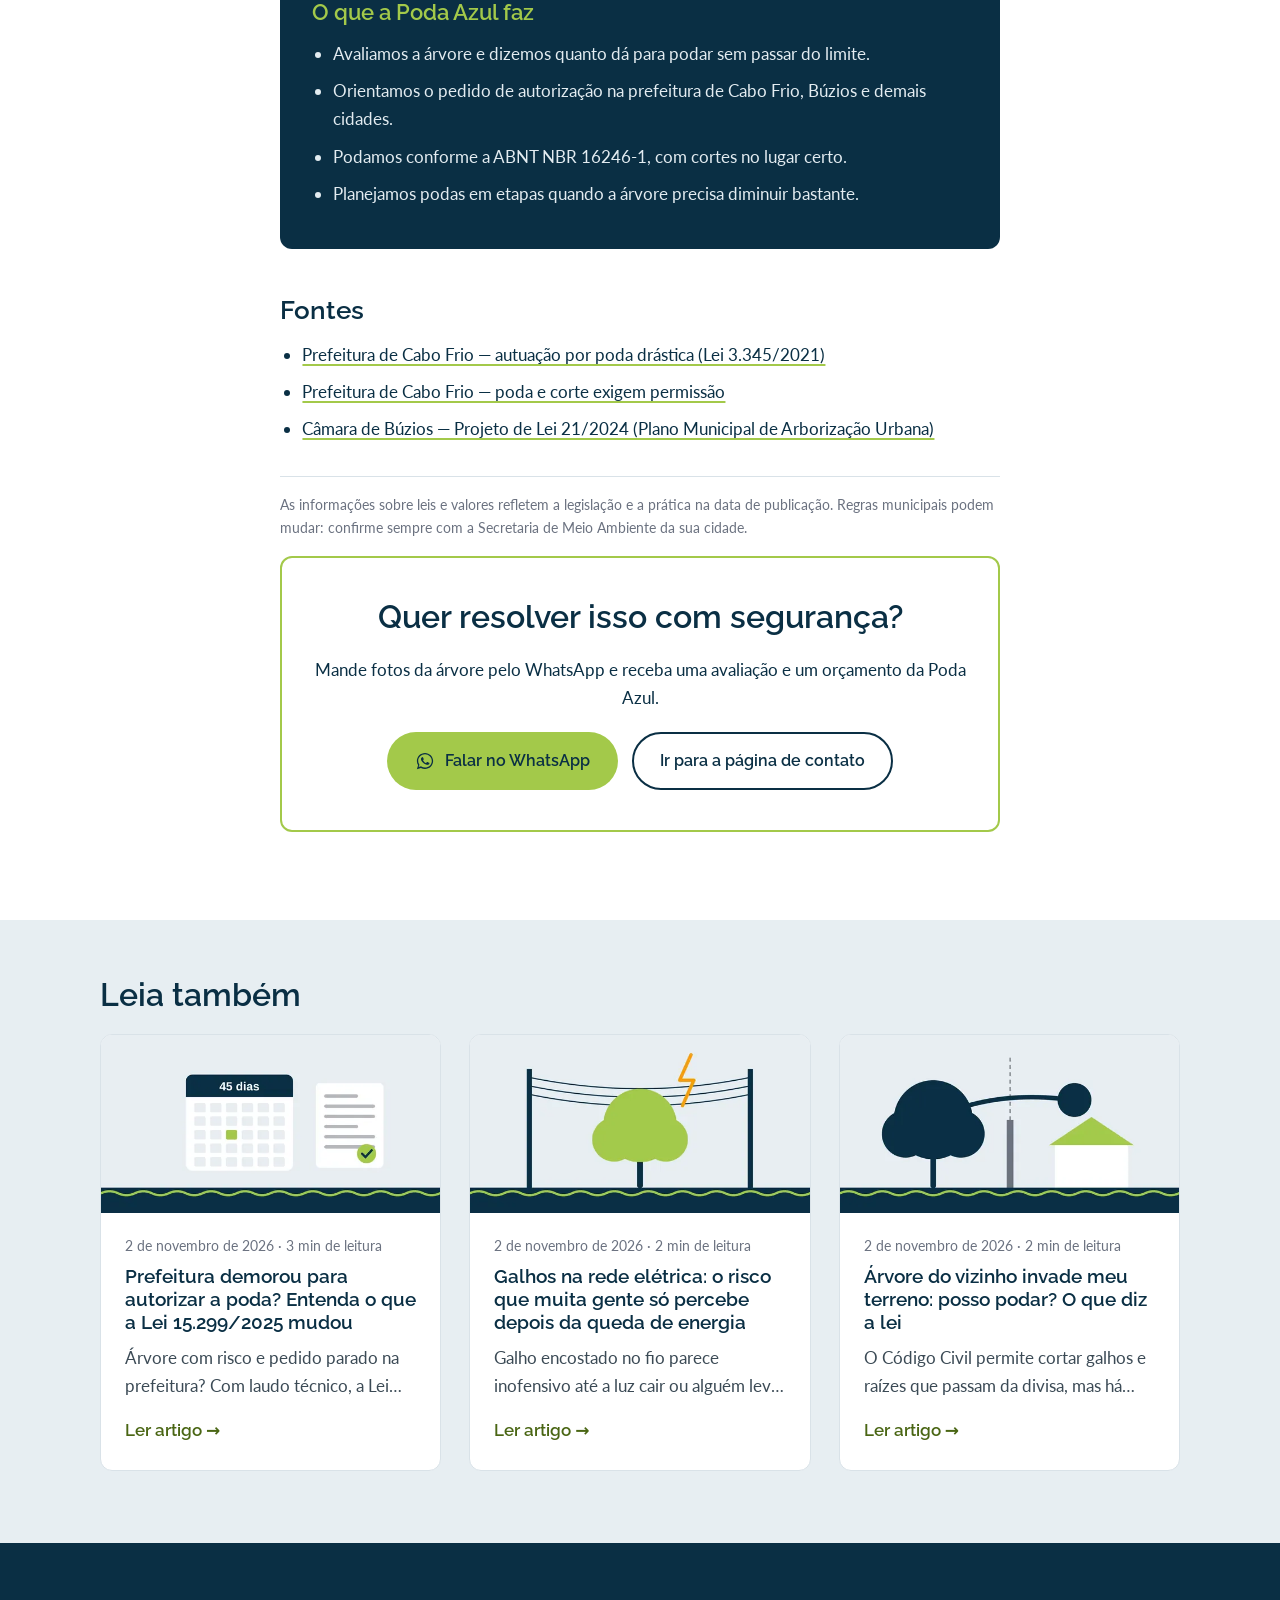
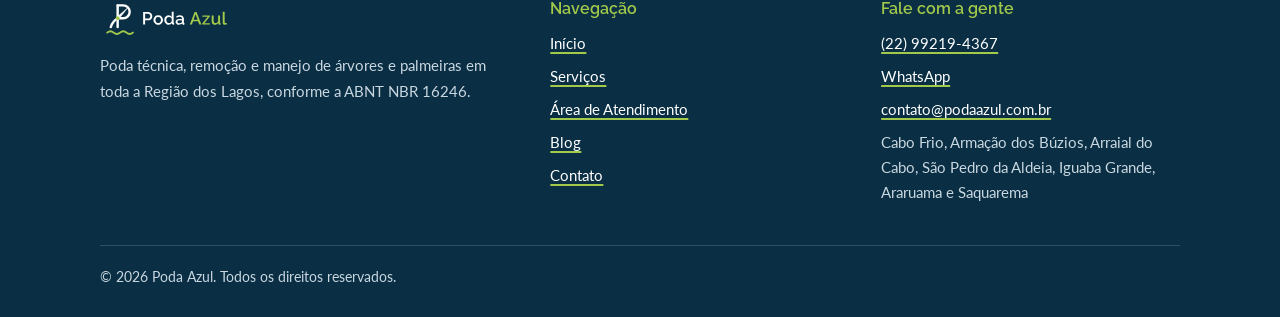
==== commit fccdd7a2: "Inclui e-mail contato@podaazul.com.br no contato, rodapé e dados estruturados Co-Authored-By: Claude" ====
--- a/artigo-1.html
+++ b/artigo-1.html
@@ -146,13 +146,14 @@
         <ul>
           <li><a href="tel:+5522992194367">(22) 99219-4367</a></li>
           <li><a href="https://wa.me/5522992194367?text=Ol%C3%A1%2C%20vim%20pelo%20blog%20da%20Poda%20Azul%20e%20gostaria%20de%20um%20or%C3%A7amento" target="_blank" rel="noopener">WhatsApp</a></li>
+          <li><a href="mailto:contato@podaazul.com.br">contato@podaazul.com.br</a></li>
           <li>Cabo Frio, Armação dos Búzios, Arraial do Cabo, São Pedro da Aldeia, Iguaba Grande, Araruama e Saquarema</li>
         </ul>
       </div>
     </div>
     <div class="rodape-base">© <span id="ano">2026</span> Poda Azul. Todos os direitos reservados.</div>
   </div>
-  <script type="application/ld+json">{"@context": "https://schema.org", "@type": "LocalBusiness", "@id": "https://www.podaazul.com.br/#empresa", "name": "Poda Azul", "description": "Poda técnica, remoção e manejo de árvores e palmeiras na Região dos Lagos (RJ), conforme a ABNT NBR 16246.", "url": "https://www.podaazul.com.br/", "telephone": "+55-22-99219-4367", "image": "https://www.podaazul.com.br/assets/img/logo.svg", "logo": "https://www.podaazul.com.br/assets/img/logo.svg", "priceRange": "R$ 150 – R$ 1.500", "areaServed": [{"@type": "City", "name": "Cabo Frio", "containedInPlace": {"@type": "State", "name": "Rio de Janeiro"}}, {"@type": "City", "name": "Armação dos Búzios", "containedInPlace": {"@type": "State", "name": "Rio de Janeiro"}}, {"@type": "City", "name": "Arraial do Cabo", "containedInPlace": {"@type": "State", "name": "Rio de Janeiro"}}, {"@type": "City", "name": "São Pedro da Aldeia", "containedInPlace": {"@type": "State", "name": "Rio de Janeiro"}}, {"@type": "City", "name": "Iguaba Grande", "containedInPlace": {"@type": "State", "name": "Rio de Janeiro"}}, {"@type": "City", "name": "Araruama", "containedInPlace": {"@type": "State", "name": "Rio de Janeiro"}}, {"@type": "City", "name": "Saquarema", "containedInPlace": {"@type": "State", "name": "Rio de Janeiro"}}], "address": {"@type": "PostalAddress", "addressRegion": "RJ", "addressCountry": "BR"}, "contactPoint": {"@type": "ContactPoint", "telephone": "+55-22-99219-4367", "contactType": "customer service", "availableLanguage": "Portuguese"}}</script><script type="application/ld+json">{"@context": "https://schema.org", "@type": "Article", "headline": "Poda drástica: por que cortar mais de 30% da copa pode gerar multa na Região dos Lagos", "description": "Poda drástica em Cabo Frio é proibida pela Lei 3.345/2021 (mais de 30% da copa). Veja as multas, os riscos para a árvore e como podar sem problema na Região dos Lagos.", "image": "https://www.podaazul.com.br/assets/blog/poda-drastica.webp", "datePublished": "2026-11-02", "dateModified": "2026-11-02", "inLanguage": "pt-BR", "mainEntityOfPage": "https://www.podaazul.com.br/artigo-1.html", "author": {"@type": "Organization", "name": "Poda Azul", "url": "https://www.podaazul.com.br/"}, "publisher": {"@type": "Organization", "name": "Poda Azul", "logo": {"@type": "ImageObject", "url": "https://www.podaazul.com.br/assets/img/logo.svg"}}, "about": {"@id": "https://www.podaazul.com.br/#empresa"}}</script>
+  <script type="application/ld+json">{"@context": "https://schema.org", "@type": "LocalBusiness", "@id": "https://www.podaazul.com.br/#empresa", "name": "Poda Azul", "description": "Poda técnica, remoção e manejo de árvores e palmeiras na Região dos Lagos (RJ), conforme a ABNT NBR 16246.", "url": "https://www.podaazul.com.br/", "telephone": "+55-22-99219-4367", "email": "contato@podaazul.com.br", "image": "https://www.podaazul.com.br/assets/img/logo.svg", "logo": "https://www.podaazul.com.br/assets/img/logo.svg", "priceRange": "R$ 150 – R$ 1.500", "areaServed": [{"@type": "City", "name": "Cabo Frio", "containedInPlace": {"@type": "State", "name": "Rio de Janeiro"}}, {"@type": "City", "name": "Armação dos Búzios", "containedInPlace": {"@type": "State", "name": "Rio de Janeiro"}}, {"@type": "City", "name": "Arraial do Cabo", "containedInPlace": {"@type": "State", "name": "Rio de Janeiro"}}, {"@type": "City", "name": "São Pedro da Aldeia", "containedInPlace": {"@type": "State", "name": "Rio de Janeiro"}}, {"@type": "City", "name": "Iguaba Grande", "containedInPlace": {"@type": "State", "name": "Rio de Janeiro"}}, {"@type": "City", "name": "Araruama", "containedInPlace": {"@type": "State", "name": "Rio de Janeiro"}}, {"@type": "City", "name": "Saquarema", "containedInPlace": {"@type": "State", "name": "Rio de Janeiro"}}], "address": {"@type": "PostalAddress", "addressRegion": "RJ", "addressCountry": "BR"}, "contactPoint": {"@type": "ContactPoint", "telephone": "+55-22-99219-4367", "email": "contato@podaazul.com.br", "contactType": "customer service", "availableLanguage": "Portuguese"}}</script><script type="application/ld+json">{"@context": "https://schema.org", "@type": "Article", "headline": "Poda drástica: por que cortar mais de 30% da copa pode gerar multa na Região dos Lagos", "description": "Poda drástica em Cabo Frio é proibida pela Lei 3.345/2021 (mais de 30% da copa). Veja as multas, os riscos para a árvore e como podar sem problema na Região dos Lagos.", "image": "https://www.podaazul.com.br/assets/blog/poda-drastica.webp", "datePublished": "2026-11-02", "dateModified": "2026-11-02", "inLanguage": "pt-BR", "mainEntityOfPage": "https://www.podaazul.com.br/artigo-1.html", "author": {"@type": "Organization", "name": "Poda Azul", "url": "https://www.podaazul.com.br/"}, "publisher": {"@type": "Organization", "name": "Poda Azul", "logo": {"@type": "ImageObject", "url": "https://www.podaazul.com.br/assets/img/logo.svg"}}, "about": {"@id": "https://www.podaazul.com.br/#empresa"}}</script>
 </footer>
 <a class="whats-flutuante" href="https://wa.me/5522992194367?text=Ol%C3%A1%2C%20vim%20pelo%20blog%20da%20Poda%20Azul%20e%20gostaria%20de%20um%20or%C3%A7amento" target="_blank" rel="noopener" aria-label="Falar com a Poda Azul pelo WhatsApp" style="color:#fff"><svg viewBox="0 0 32 32" aria-hidden="true"><path fill="currentColor" d="M16 3C8.8 3 3 8.7 3 15.8c0 2.5.7 4.9 2 7L3 29l6.4-2c2 1.1 4.3 1.7 6.6 1.7 7.2 0 13-5.7 13-12.8S23.2 3 16 3zm0 23.4c-2.1 0-4.1-.6-5.9-1.7l-.4-.3-3.8 1.2 1.2-3.7-.3-.4a10.4 10.4 0 0 1-1.7-5.7C5.1 10 10 5.2 16 5.2S26.9 10 26.9 15.8 22 26.4 16 26.4zm6-7.8c-.3-.2-1.9-1-2.2-1.1-.3-.1-.5-.2-.7.2-.2.3-.8 1-1 1.2-.2.2-.4.2-.7.1-.3-.2-1.4-.5-2.6-1.6-1-.9-1.6-1.9-1.8-2.2-.2-.3 0-.5.1-.7l.5-.6c.2-.2.2-.3.3-.6.1-.2 0-.4 0-.6l-1-2.4c-.3-.6-.5-.5-.7-.5h-.6c-.2 0-.6.1-.9.4-.3.3-1.2 1.1-1.2 2.7s1.2 3.2 1.4 3.4c.2.2 2.4 3.6 5.7 5 .8.3 1.4.5 1.9.7.8.3 1.5.2 2.1.1.6-.1 1.9-.8 2.2-1.5.3-.7.3-1.4.2-1.5-.1-.2-.3-.3-.6-.4z"/></svg></a>
 </body>
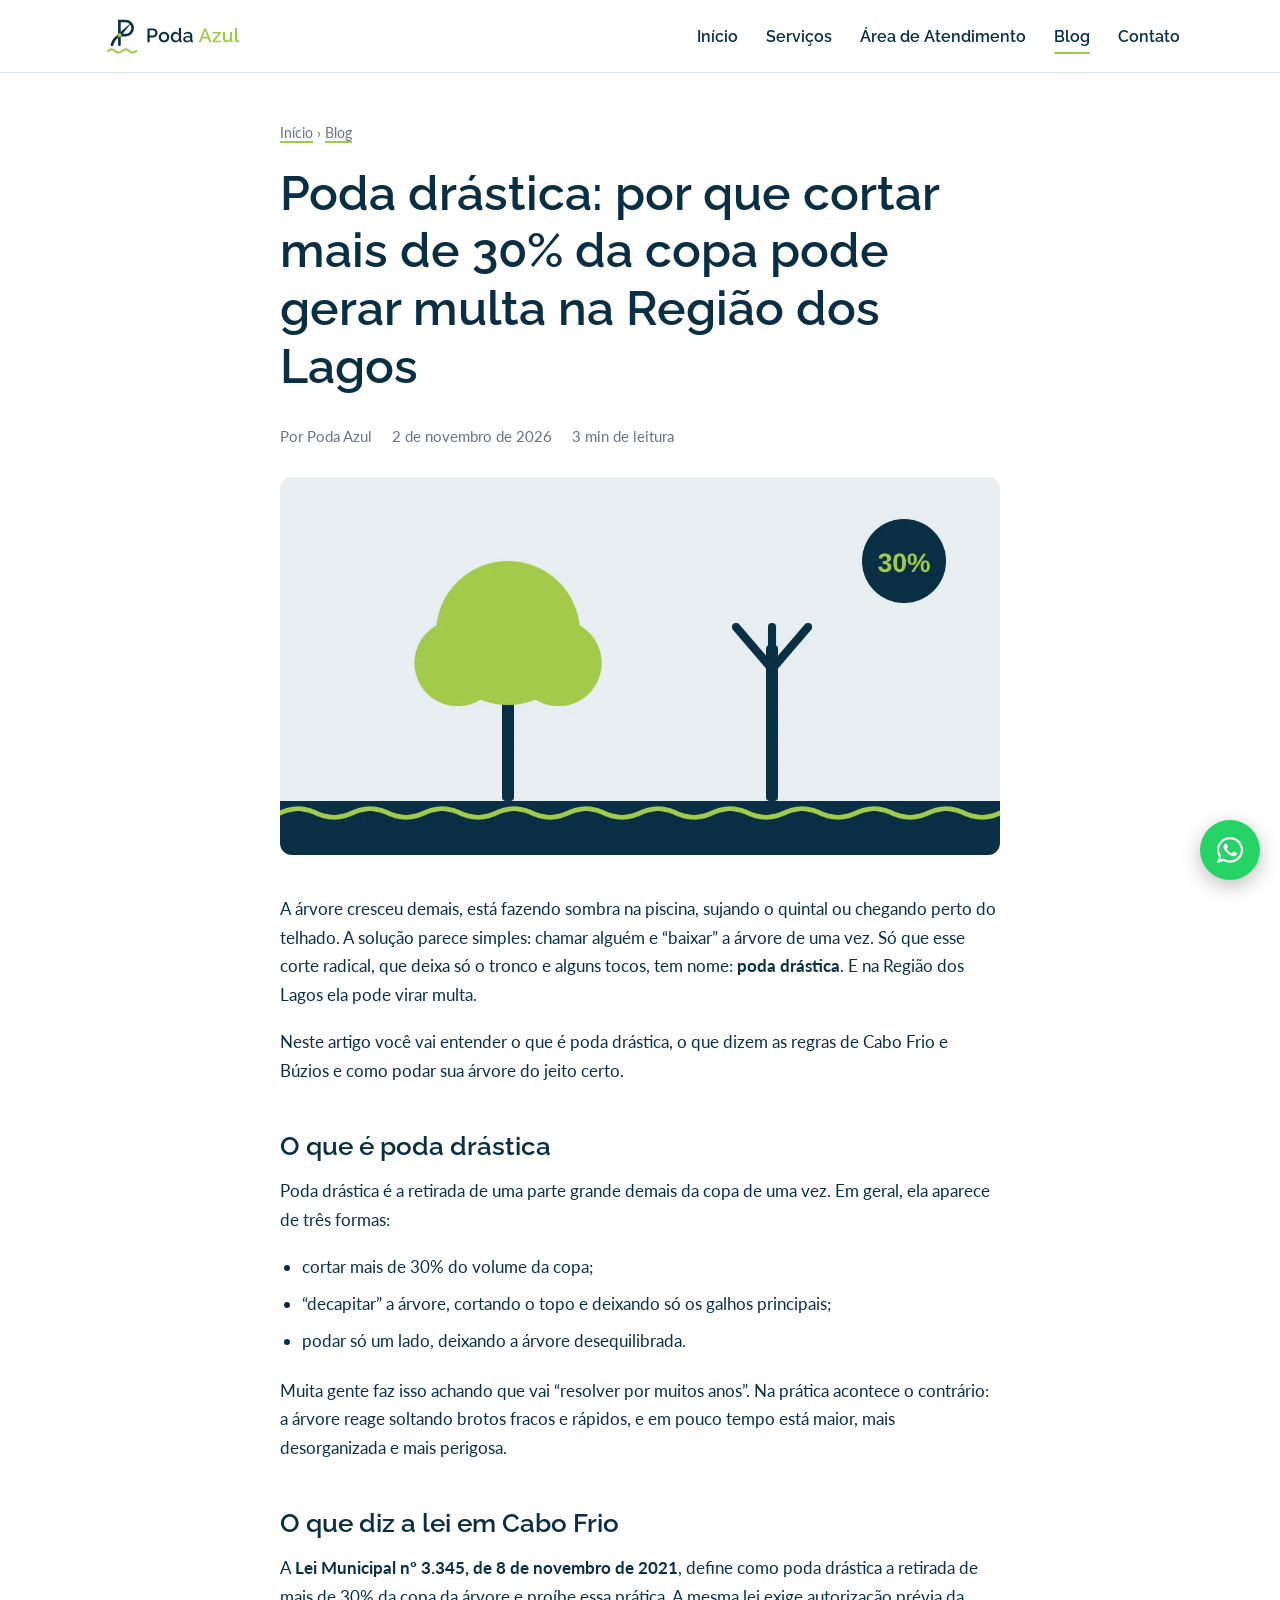
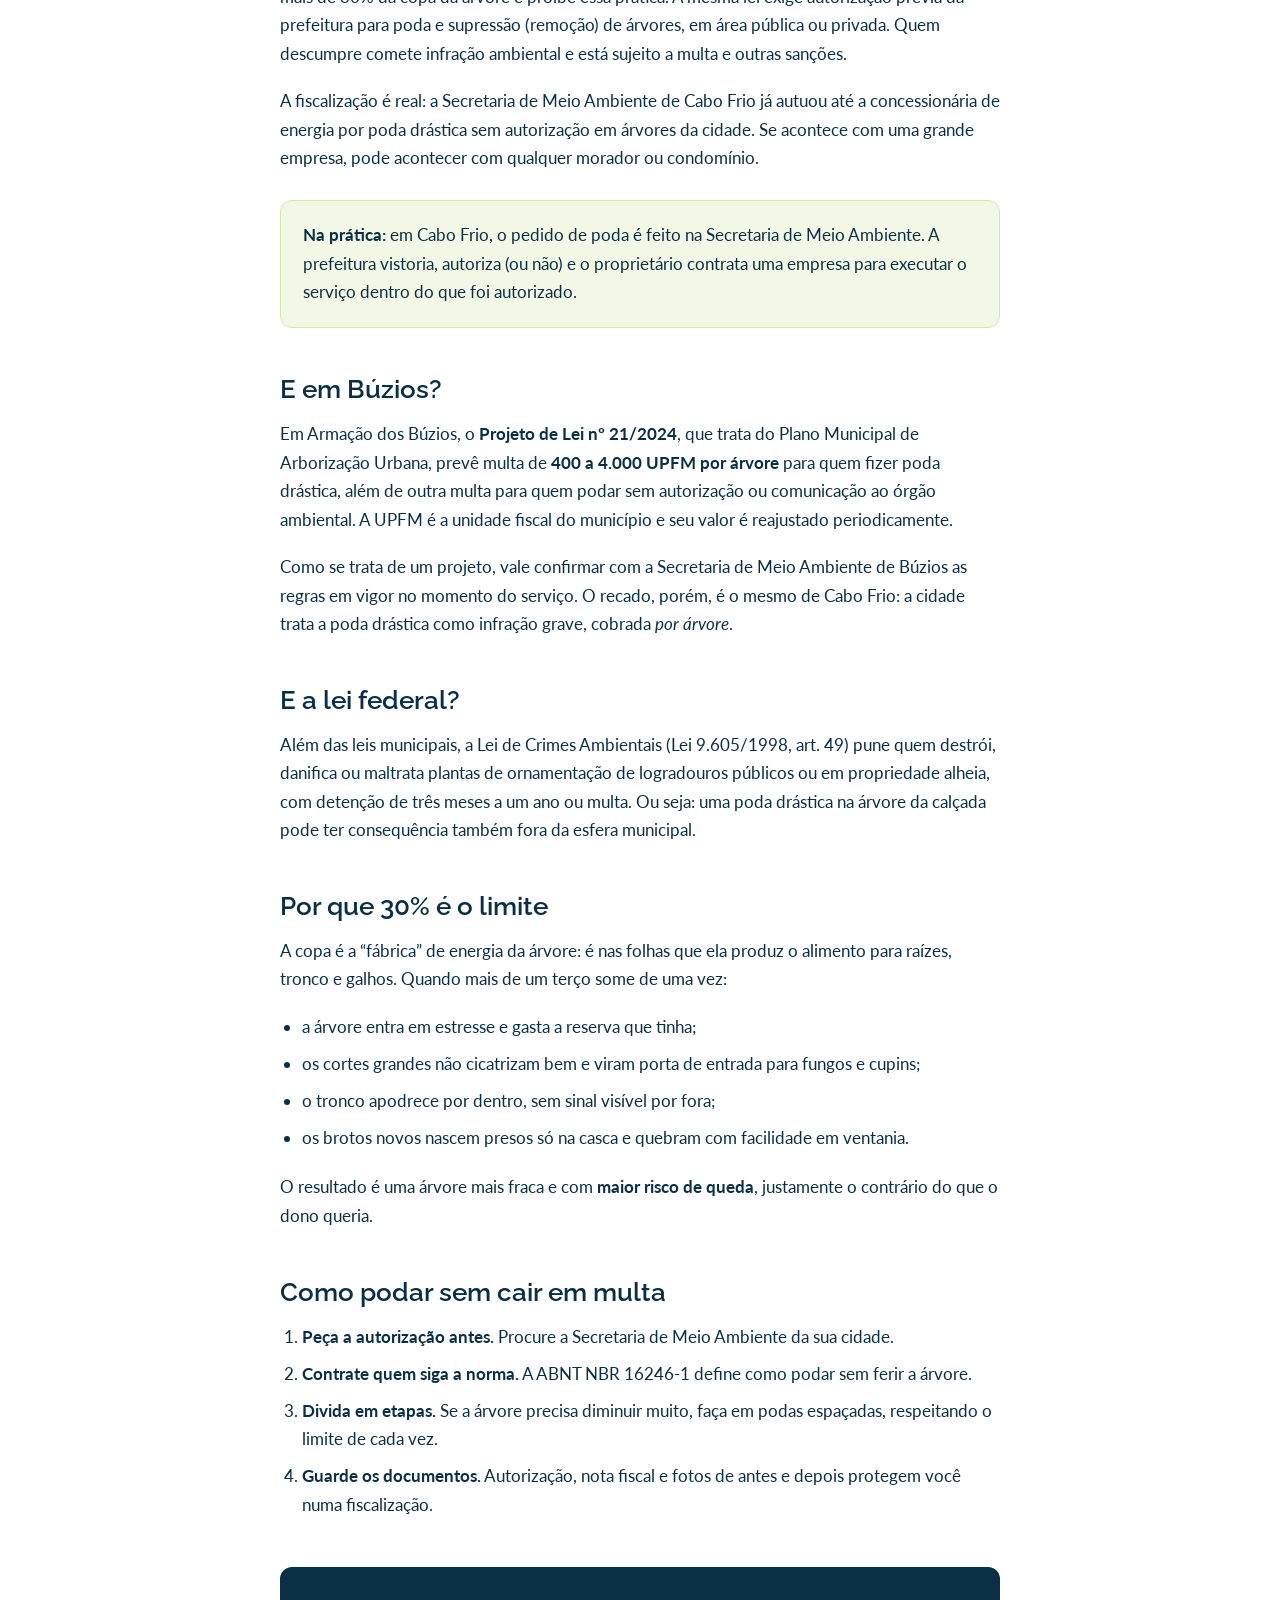
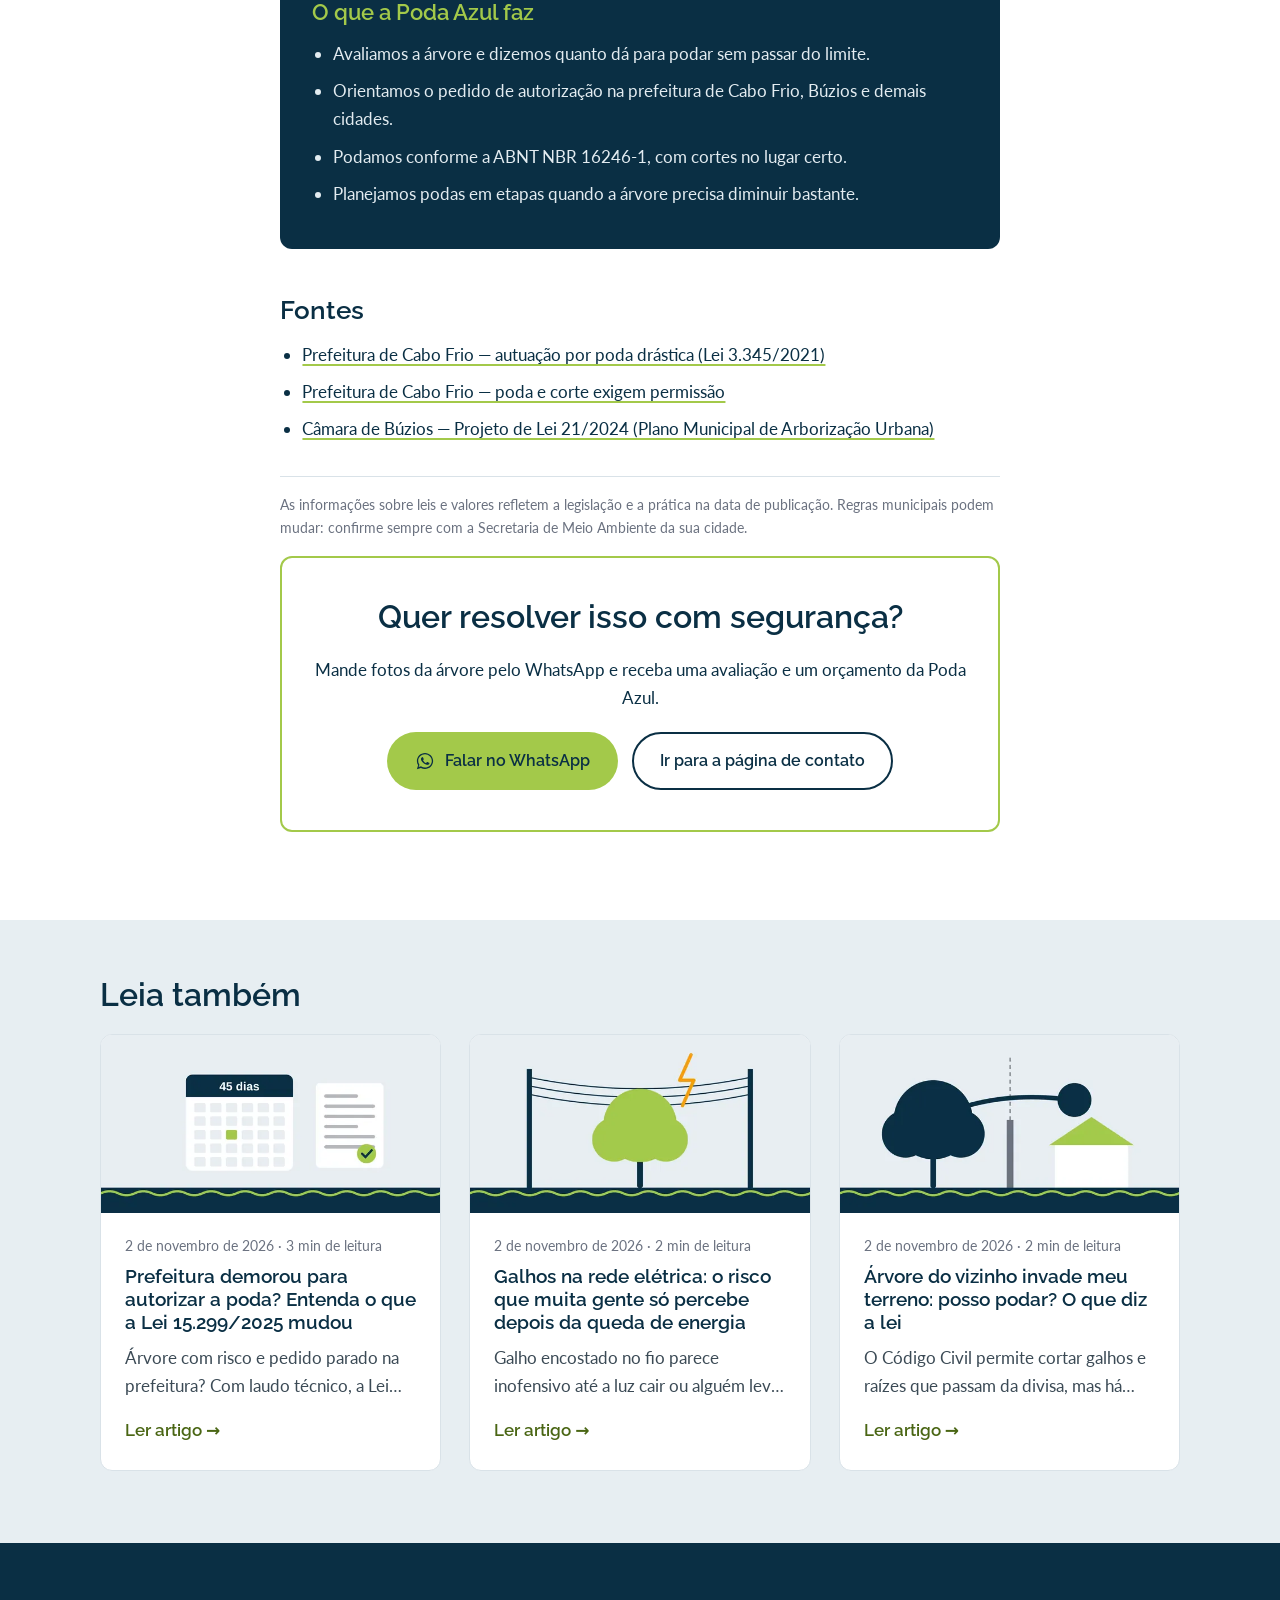
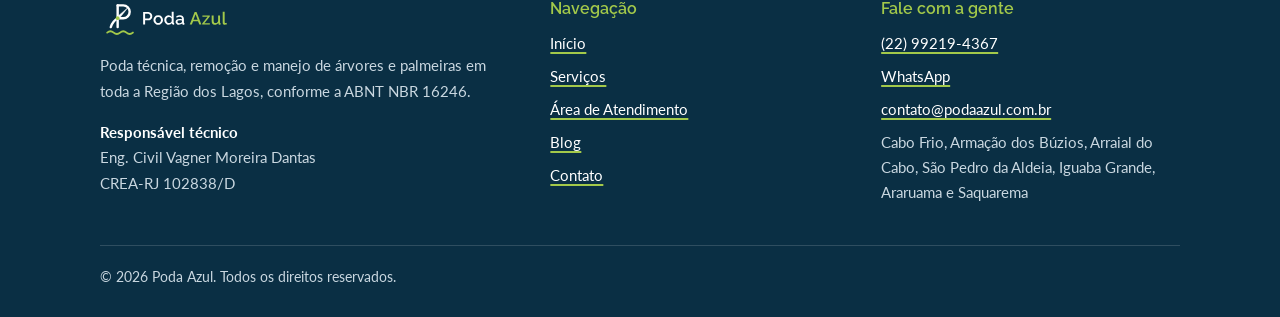
==== commit a5f9d14a: "Inclui responsável técnico (Eng. Civil, CREA-RJ 102838/D) Co-Authored-By: Claude Opus 5.5 <noreply@a" ====
--- a/artigo-1.html
+++ b/artigo-1.html
@@ -136,6 +136,7 @@
       <div>
         <img src="assets/img/logo-negativo.svg" alt="Poda Azul" width="130" height="40" loading="lazy">
         <p>Poda técnica, remoção e manejo de árvores e palmeiras em toda a Região dos Lagos, conforme a ABNT NBR 16246.</p>
+        <p><strong style="color:#fff">Responsável técnico</strong><br>Eng. Civil Vagner Moreira Dantas<br>CREA-RJ 102838/D</p>
       </div>
       <div>
         <h2>Navegação</h2>
@@ -153,7 +154,7 @@
     </div>
     <div class="rodape-base">© <span id="ano">2026</span> Poda Azul. Todos os direitos reservados.</div>
   </div>
-  <script type="application/ld+json">{"@context": "https://schema.org", "@type": "LocalBusiness", "@id": "https://www.podaazul.com.br/#empresa", "name": "Poda Azul", "description": "Poda técnica, remoção e manejo de árvores e palmeiras na Região dos Lagos (RJ), conforme a ABNT NBR 16246.", "url": "https://www.podaazul.com.br/", "telephone": "+55-22-99219-4367", "email": "contato@podaazul.com.br", "image": "https://www.podaazul.com.br/assets/img/logo.svg", "logo": "https://www.podaazul.com.br/assets/img/logo.svg", "priceRange": "R$ 150 – R$ 1.500", "areaServed": [{"@type": "City", "name": "Cabo Frio", "containedInPlace": {"@type": "State", "name": "Rio de Janeiro"}}, {"@type": "City", "name": "Armação dos Búzios", "containedInPlace": {"@type": "State", "name": "Rio de Janeiro"}}, {"@type": "City", "name": "Arraial do Cabo", "containedInPlace": {"@type": "State", "name": "Rio de Janeiro"}}, {"@type": "City", "name": "São Pedro da Aldeia", "containedInPlace": {"@type": "State", "name": "Rio de Janeiro"}}, {"@type": "City", "name": "Iguaba Grande", "containedInPlace": {"@type": "State", "name": "Rio de Janeiro"}}, {"@type": "City", "name": "Araruama", "containedInPlace": {"@type": "State", "name": "Rio de Janeiro"}}, {"@type": "City", "name": "Saquarema", "containedInPlace": {"@type": "State", "name": "Rio de Janeiro"}}], "address": {"@type": "PostalAddress", "addressRegion": "RJ", "addressCountry": "BR"}, "contactPoint": {"@type": "ContactPoint", "telephone": "+55-22-99219-4367", "email": "contato@podaazul.com.br", "contactType": "customer service", "availableLanguage": "Portuguese"}}</script><script type="application/ld+json">{"@context": "https://schema.org", "@type": "Article", "headline": "Poda drástica: por que cortar mais de 30% da copa pode gerar multa na Região dos Lagos", "description": "Poda drástica em Cabo Frio é proibida pela Lei 3.345/2021 (mais de 30% da copa). Veja as multas, os riscos para a árvore e como podar sem problema na Região dos Lagos.", "image": "https://www.podaazul.com.br/assets/blog/poda-drastica.webp", "datePublished": "2026-11-02", "dateModified": "2026-11-02", "inLanguage": "pt-BR", "mainEntityOfPage": "https://www.podaazul.com.br/artigo-1.html", "author": {"@type": "Organization", "name": "Poda Azul", "url": "https://www.podaazul.com.br/"}, "publisher": {"@type": "Organization", "name": "Poda Azul", "logo": {"@type": "ImageObject", "url": "https://www.podaazul.com.br/assets/img/logo.svg"}}, "about": {"@id": "https://www.podaazul.com.br/#empresa"}}</script>
+  <script type="application/ld+json">{"@context": "https://schema.org", "@type": "LocalBusiness", "@id": "https://www.podaazul.com.br/#empresa", "name": "Poda Azul", "description": "Poda técnica, remoção e manejo de árvores e palmeiras na Região dos Lagos (RJ), conforme a ABNT NBR 16246.", "url": "https://www.podaazul.com.br/", "telephone": "+55-22-99219-4367", "email": "contato@podaazul.com.br", "image": "https://www.podaazul.com.br/assets/img/logo.svg", "logo": "https://www.podaazul.com.br/assets/img/logo.svg", "priceRange": "R$ 150 – R$ 1.500", "areaServed": [{"@type": "City", "name": "Cabo Frio", "containedInPlace": {"@type": "State", "name": "Rio de Janeiro"}}, {"@type": "City", "name": "Armação dos Búzios", "containedInPlace": {"@type": "State", "name": "Rio de Janeiro"}}, {"@type": "City", "name": "Arraial do Cabo", "containedInPlace": {"@type": "State", "name": "Rio de Janeiro"}}, {"@type": "City", "name": "São Pedro da Aldeia", "containedInPlace": {"@type": "State", "name": "Rio de Janeiro"}}, {"@type": "City", "name": "Iguaba Grande", "containedInPlace": {"@type": "State", "name": "Rio de Janeiro"}}, {"@type": "City", "name": "Araruama", "containedInPlace": {"@type": "State", "name": "Rio de Janeiro"}}, {"@type": "City", "name": "Saquarema", "containedInPlace": {"@type": "State", "name": "Rio de Janeiro"}}], "address": {"@type": "PostalAddress", "addressRegion": "RJ", "addressCountry": "BR"}, "employee": {"@type": "Person", "name": "Vagner Moreira Dantas", "jobTitle": "Engenheiro Civil — Responsável Técnico", "hasCredential": {"@type": "EducationalOccupationalCredential", "credentialCategory": "Registro profissional", "name": "CREA-RJ 102838/D", "recognizedBy": {"@type": "Organization", "name": "CREA-RJ"}}}, "contactPoint": {"@type": "ContactPoint", "telephone": "+55-22-99219-4367", "email": "contato@podaazul.com.br", "contactType": "customer service", "availableLanguage": "Portuguese"}}</script><script type="application/ld+json">{"@context": "https://schema.org", "@type": "Article", "headline": "Poda drástica: por que cortar mais de 30% da copa pode gerar multa na Região dos Lagos", "description": "Poda drástica em Cabo Frio é proibida pela Lei 3.345/2021 (mais de 30% da copa). Veja as multas, os riscos para a árvore e como podar sem problema na Região dos Lagos.", "image": "https://www.podaazul.com.br/assets/blog/poda-drastica.webp", "datePublished": "2026-11-02", "dateModified": "2026-11-02", "inLanguage": "pt-BR", "mainEntityOfPage": "https://www.podaazul.com.br/artigo-1.html", "author": {"@type": "Organization", "name": "Poda Azul", "url": "https://www.podaazul.com.br/"}, "publisher": {"@type": "Organization", "name": "Poda Azul", "logo": {"@type": "ImageObject", "url": "https://www.podaazul.com.br/assets/img/logo.svg"}}, "about": {"@id": "https://www.podaazul.com.br/#empresa"}}</script>
 </footer>
 <a class="whats-flutuante" href="https://wa.me/5522992194367?text=Ol%C3%A1%2C%20vim%20pelo%20blog%20da%20Poda%20Azul%20e%20gostaria%20de%20um%20or%C3%A7amento" target="_blank" rel="noopener" aria-label="Falar com a Poda Azul pelo WhatsApp" style="color:#fff"><svg viewBox="0 0 32 32" aria-hidden="true"><path fill="currentColor" d="M16 3C8.8 3 3 8.7 3 15.8c0 2.5.7 4.9 2 7L3 29l6.4-2c2 1.1 4.3 1.7 6.6 1.7 7.2 0 13-5.7 13-12.8S23.2 3 16 3zm0 23.4c-2.1 0-4.1-.6-5.9-1.7l-.4-.3-3.8 1.2 1.2-3.7-.3-.4a10.4 10.4 0 0 1-1.7-5.7C5.1 10 10 5.2 16 5.2S26.9 10 26.9 15.8 22 26.4 16 26.4zm6-7.8c-.3-.2-1.9-1-2.2-1.1-.3-.1-.5-.2-.7.2-.2.3-.8 1-1 1.2-.2.2-.4.2-.7.1-.3-.2-1.4-.5-2.6-1.6-1-.9-1.6-1.9-1.8-2.2-.2-.3 0-.5.1-.7l.5-.6c.2-.2.2-.3.3-.6.1-.2 0-.4 0-.6l-1-2.4c-.3-.6-.5-.5-.7-.5h-.6c-.2 0-.6.1-.9.4-.3.3-1.2 1.1-1.2 2.7s1.2 3.2 1.4 3.4c.2.2 2.4 3.6 5.7 5 .8.3 1.4.5 1.9.7.8.3 1.5.2 2.1.1.6-.1 1.9-.8 2.2-1.5.3-.7.3-1.4.2-1.5-.1-.2-.3-.3-.6-.4z"/></svg></a>
 </body>
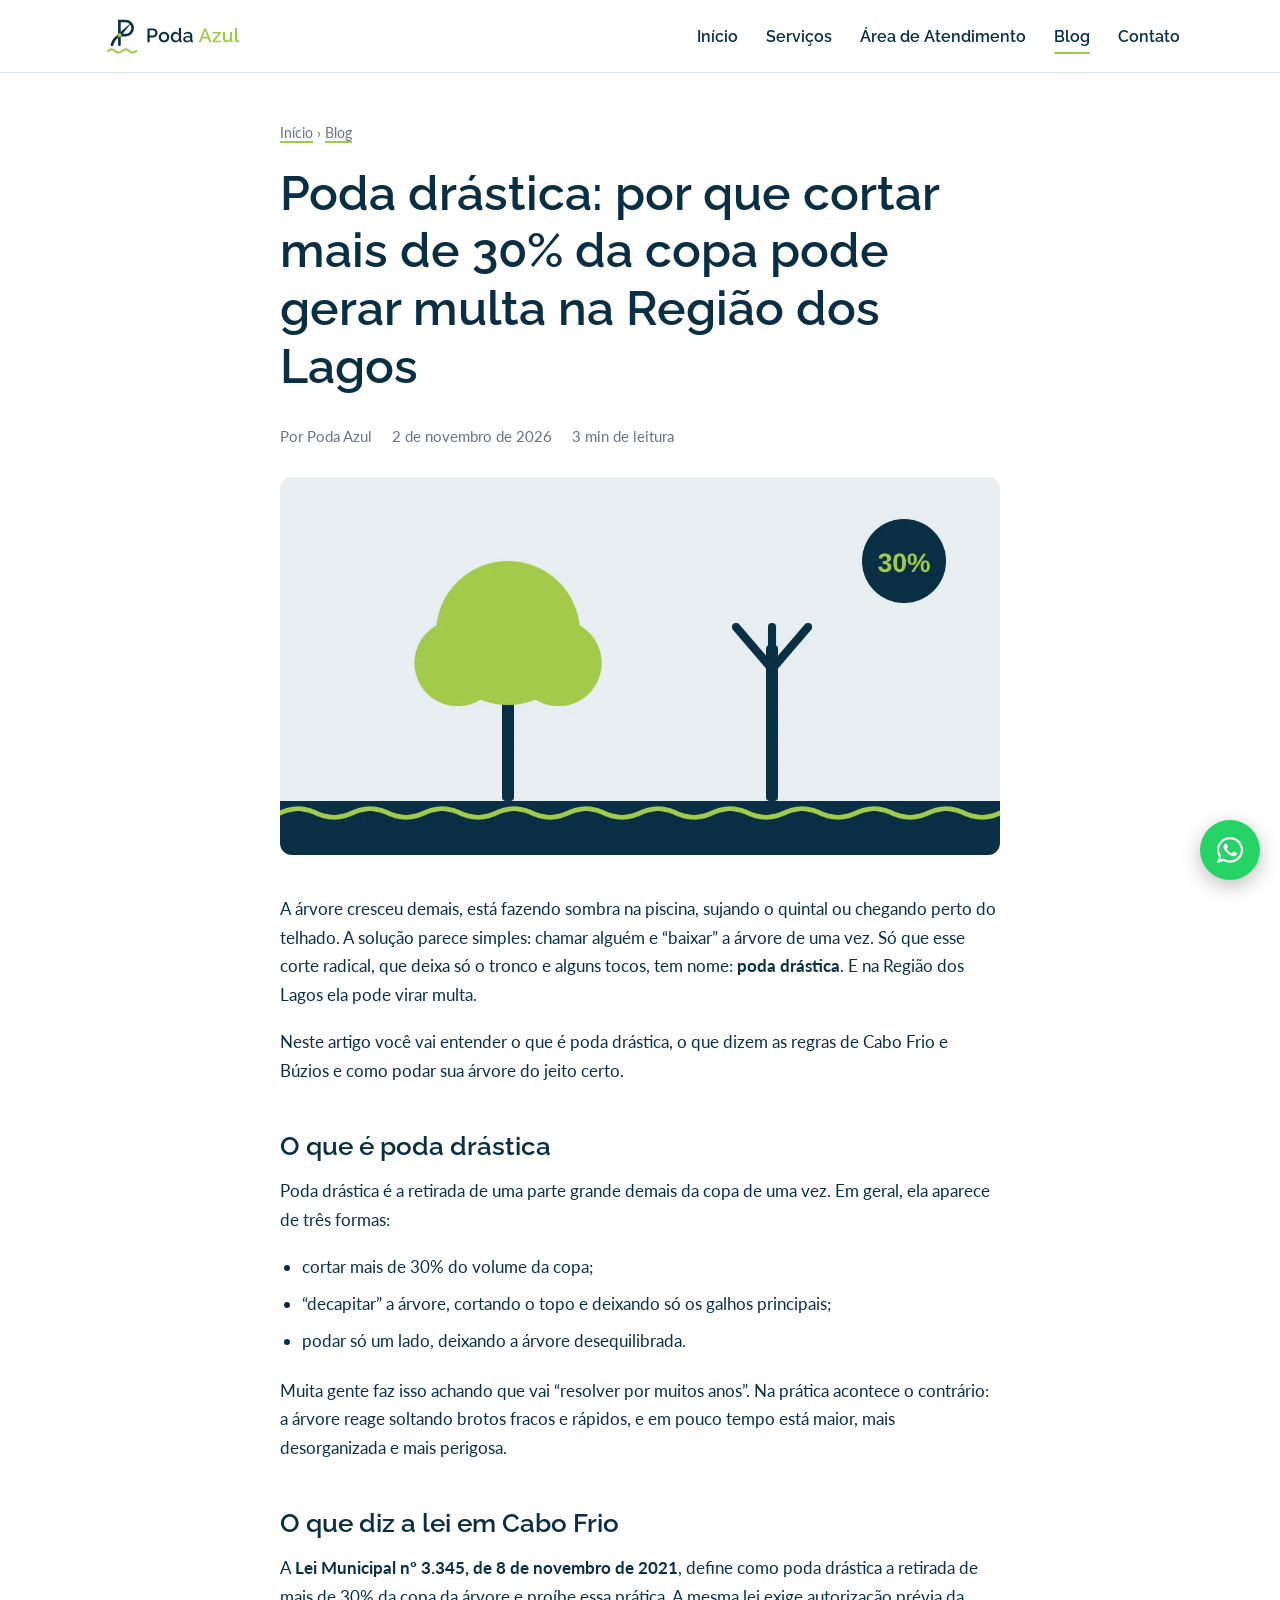
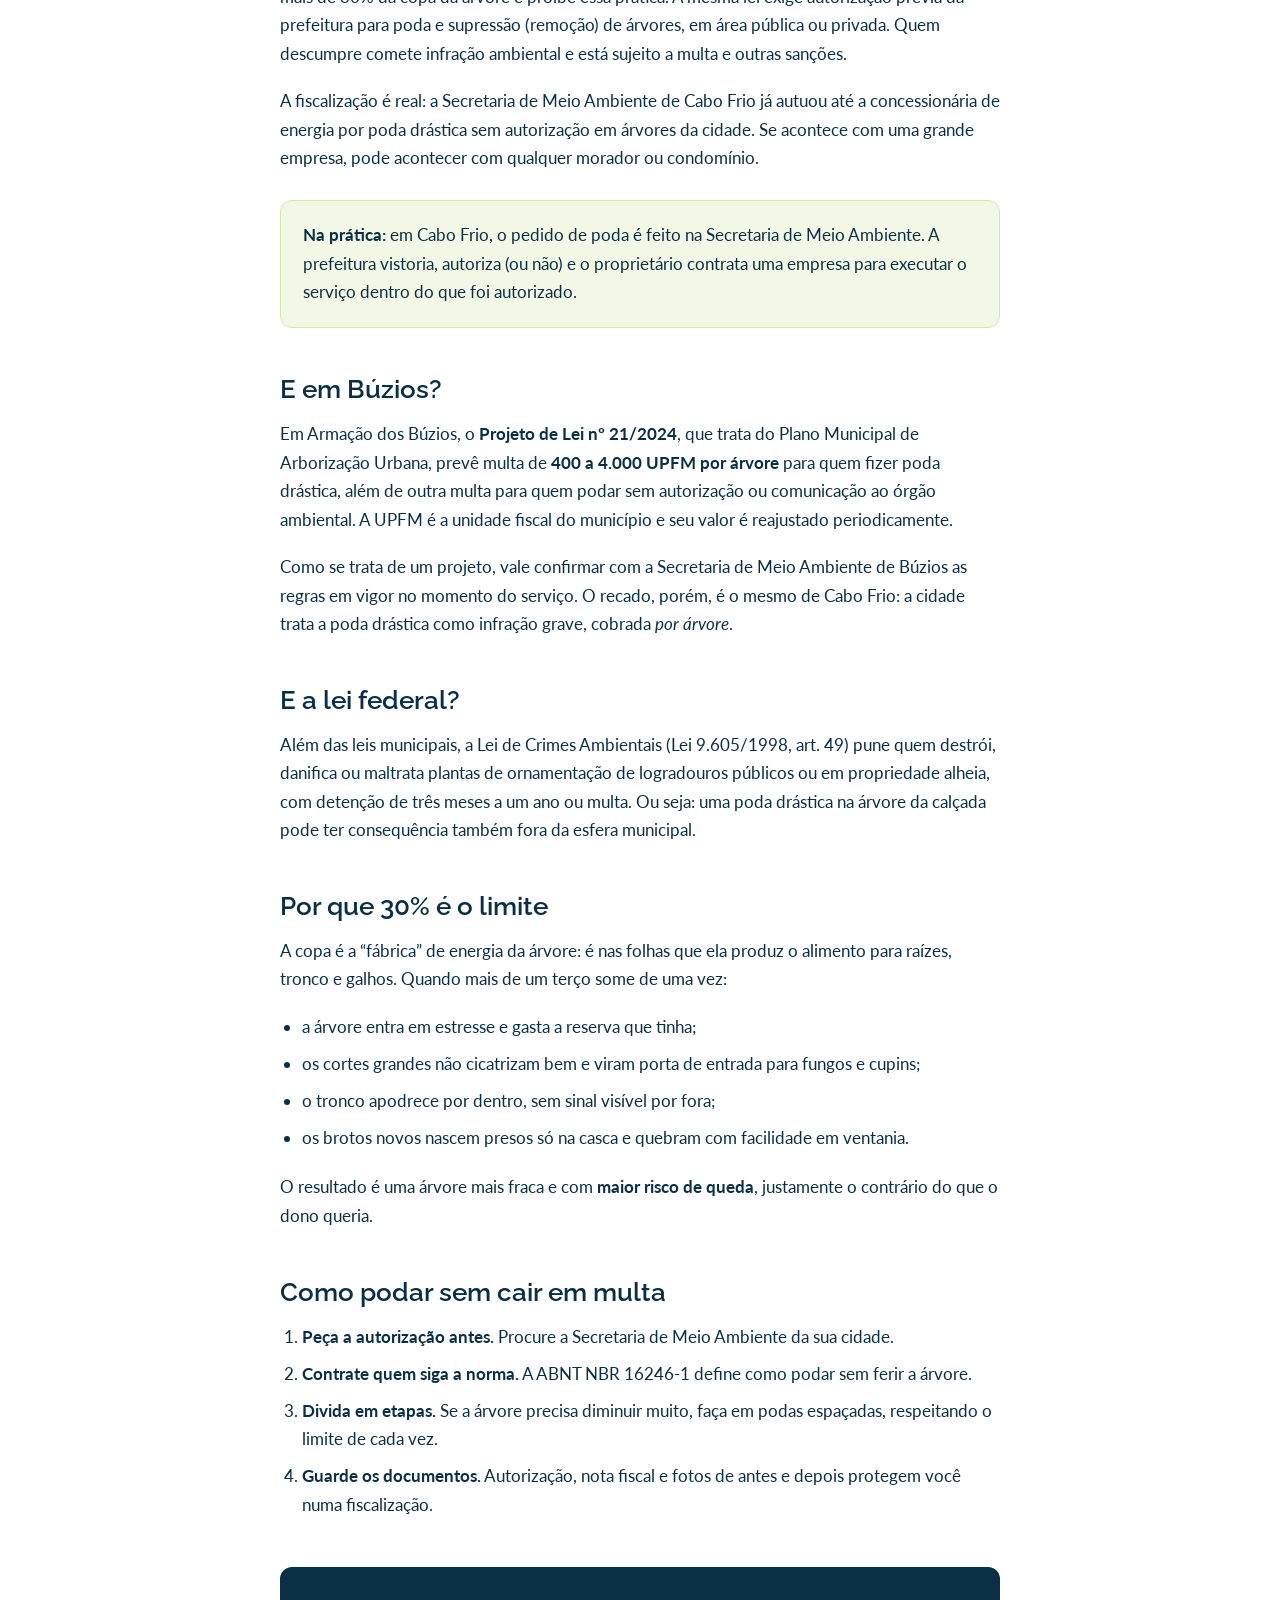
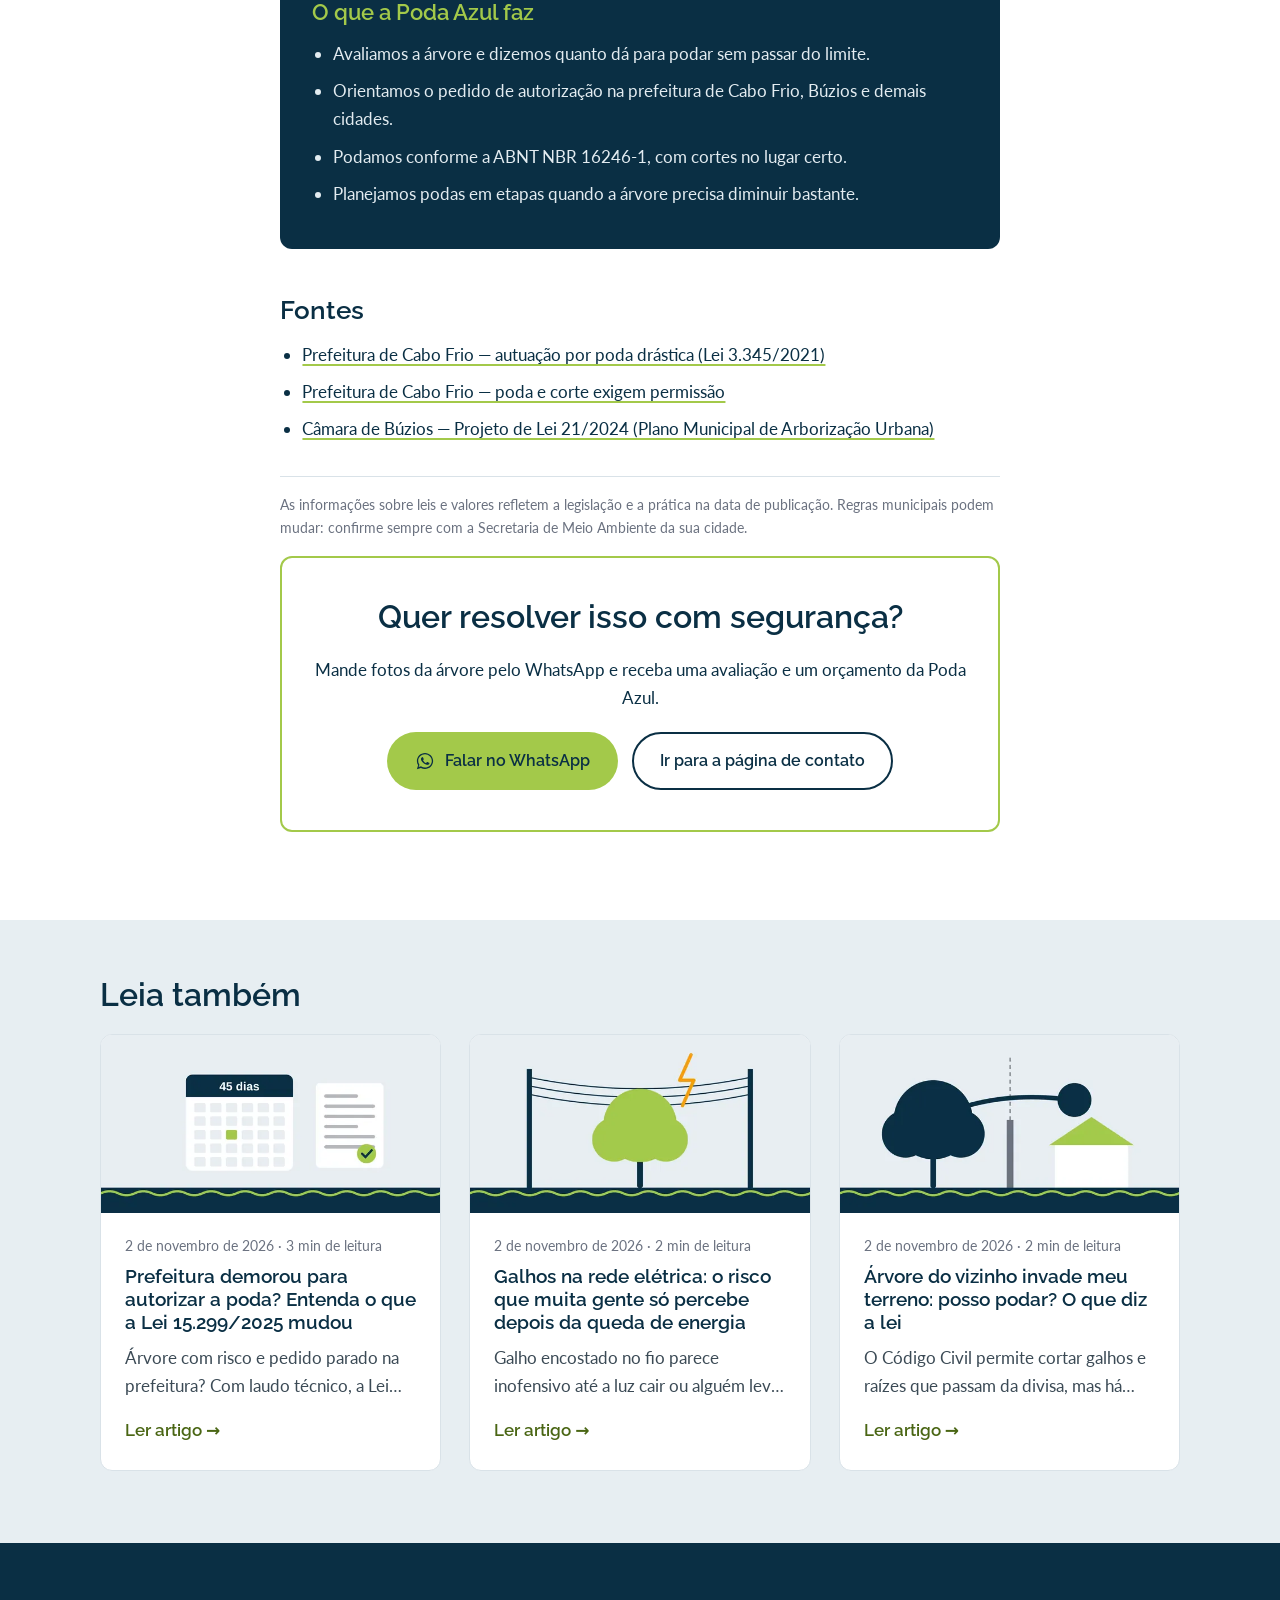
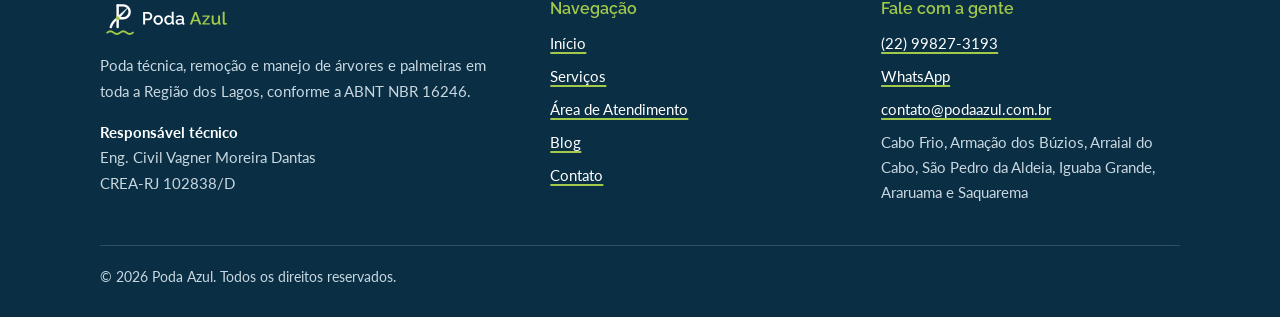
==== commit b789b364: "Troca telefone/WhatsApp para (22) 99827-3193 Co-Authored-By: Claude Opus 5.5 <noreply@anthropic.com>" ====
--- a/artigo-1.html
+++ b/artigo-1.html
@@ -95,7 +95,7 @@
     <h2>Quer resolver isso com segurança?</h2>
     <p>Mande fotos da árvore pelo WhatsApp e receba uma avaliação e um orçamento da Poda Azul.</p>
     <div class="acoes">
-      <a class="botao botao-verde" href="https://wa.me/5522992194367?text=Ol%C3%A1%2C%20vim%20pelo%20blog%20da%20Poda%20Azul%20e%20gostaria%20de%20um%20or%C3%A7amento" target="_blank" rel="noopener"><svg viewBox="0 0 32 32" aria-hidden="true"><path fill="currentColor" d="M16 3C8.8 3 3 8.7 3 15.8c0 2.5.7 4.9 2 7L3 29l6.4-2c2 1.1 4.3 1.7 6.6 1.7 7.2 0 13-5.7 13-12.8S23.2 3 16 3zm0 23.4c-2.1 0-4.1-.6-5.9-1.7l-.4-.3-3.8 1.2 1.2-3.7-.3-.4a10.4 10.4 0 0 1-1.7-5.7C5.1 10 10 5.2 16 5.2S26.9 10 26.9 15.8 22 26.4 16 26.4zm6-7.8c-.3-.2-1.9-1-2.2-1.1-.3-.1-.5-.2-.7.2-.2.3-.8 1-1 1.2-.2.2-.4.2-.7.1-.3-.2-1.4-.5-2.6-1.6-1-.9-1.6-1.9-1.8-2.2-.2-.3 0-.5.1-.7l.5-.6c.2-.2.2-.3.3-.6.1-.2 0-.4 0-.6l-1-2.4c-.3-.6-.5-.5-.7-.5h-.6c-.2 0-.6.1-.9.4-.3.3-1.2 1.1-1.2 2.7s1.2 3.2 1.4 3.4c.2.2 2.4 3.6 5.7 5 .8.3 1.4.5 1.9.7.8.3 1.5.2 2.1.1.6-.1 1.9-.8 2.2-1.5.3-.7.3-1.4.2-1.5-.1-.2-.3-.3-.6-.4z"/></svg> Falar no WhatsApp</a>
+      <a class="botao botao-verde" href="https://wa.me/5522998273193?text=Ol%C3%A1%2C%20vim%20pelo%20blog%20da%20Poda%20Azul%20e%20gostaria%20de%20um%20or%C3%A7amento" target="_blank" rel="noopener"><svg viewBox="0 0 32 32" aria-hidden="true"><path fill="currentColor" d="M16 3C8.8 3 3 8.7 3 15.8c0 2.5.7 4.9 2 7L3 29l6.4-2c2 1.1 4.3 1.7 6.6 1.7 7.2 0 13-5.7 13-12.8S23.2 3 16 3zm0 23.4c-2.1 0-4.1-.6-5.9-1.7l-.4-.3-3.8 1.2 1.2-3.7-.3-.4a10.4 10.4 0 0 1-1.7-5.7C5.1 10 10 5.2 16 5.2S26.9 10 26.9 15.8 22 26.4 16 26.4zm6-7.8c-.3-.2-1.9-1-2.2-1.1-.3-.1-.5-.2-.7.2-.2.3-.8 1-1 1.2-.2.2-.4.2-.7.1-.3-.2-1.4-.5-2.6-1.6-1-.9-1.6-1.9-1.8-2.2-.2-.3 0-.5.1-.7l.5-.6c.2-.2.2-.3.3-.6.1-.2 0-.4 0-.6l-1-2.4c-.3-.6-.5-.5-.7-.5h-.6c-.2 0-.6.1-.9.4-.3.3-1.2 1.1-1.2 2.7s1.2 3.2 1.4 3.4c.2.2 2.4 3.6 5.7 5 .8.3 1.4.5 1.9.7.8.3 1.5.2 2.1.1.6-.1 1.9-.8 2.2-1.5.3-.7.3-1.4.2-1.5-.1-.2-.3-.3-.6-.4z"/></svg> Falar no WhatsApp</a>
       <a class="botao botao-contorno" href="contato.html">Ir para a página de contato</a>
     </div>
   </div>
@@ -145,8 +145,8 @@
       <div>
         <h2>Fale com a gente</h2>
         <ul>
-          <li><a href="tel:+5522992194367">(22) 99219-4367</a></li>
-          <li><a href="https://wa.me/5522992194367?text=Ol%C3%A1%2C%20vim%20pelo%20blog%20da%20Poda%20Azul%20e%20gostaria%20de%20um%20or%C3%A7amento" target="_blank" rel="noopener">WhatsApp</a></li>
+          <li><a href="tel:+5522998273193">(22) 99827-3193</a></li>
+          <li><a href="https://wa.me/5522998273193?text=Ol%C3%A1%2C%20vim%20pelo%20blog%20da%20Poda%20Azul%20e%20gostaria%20de%20um%20or%C3%A7amento" target="_blank" rel="noopener">WhatsApp</a></li>
           <li><a href="mailto:contato@podaazul.com.br">contato@podaazul.com.br</a></li>
           <li>Cabo Frio, Armação dos Búzios, Arraial do Cabo, São Pedro da Aldeia, Iguaba Grande, Araruama e Saquarema</li>
         </ul>
@@ -154,8 +154,8 @@
     </div>
     <div class="rodape-base">© <span id="ano">2026</span> Poda Azul. Todos os direitos reservados.</div>
   </div>
-  <script type="application/ld+json">{"@context": "https://schema.org", "@type": "LocalBusiness", "@id": "https://www.podaazul.com.br/#empresa", "name": "Poda Azul", "description": "Poda técnica, remoção e manejo de árvores e palmeiras na Região dos Lagos (RJ), conforme a ABNT NBR 16246.", "url": "https://www.podaazul.com.br/", "telephone": "+55-22-99219-4367", "email": "contato@podaazul.com.br", "image": "https://www.podaazul.com.br/assets/img/logo.svg", "logo": "https://www.podaazul.com.br/assets/img/logo.svg", "priceRange": "R$ 150 – R$ 1.500", "areaServed": [{"@type": "City", "name": "Cabo Frio", "containedInPlace": {"@type": "State", "name": "Rio de Janeiro"}}, {"@type": "City", "name": "Armação dos Búzios", "containedInPlace": {"@type": "State", "name": "Rio de Janeiro"}}, {"@type": "City", "name": "Arraial do Cabo", "containedInPlace": {"@type": "State", "name": "Rio de Janeiro"}}, {"@type": "City", "name": "São Pedro da Aldeia", "containedInPlace": {"@type": "State", "name": "Rio de Janeiro"}}, {"@type": "City", "name": "Iguaba Grande", "containedInPlace": {"@type": "State", "name": "Rio de Janeiro"}}, {"@type": "City", "name": "Araruama", "containedInPlace": {"@type": "State", "name": "Rio de Janeiro"}}, {"@type": "City", "name": "Saquarema", "containedInPlace": {"@type": "State", "name": "Rio de Janeiro"}}], "address": {"@type": "PostalAddress", "addressRegion": "RJ", "addressCountry": "BR"}, "employee": {"@type": "Person", "name": "Vagner Moreira Dantas", "jobTitle": "Engenheiro Civil — Responsável Técnico", "hasCredential": {"@type": "EducationalOccupationalCredential", "credentialCategory": "Registro profissional", "name": "CREA-RJ 102838/D", "recognizedBy": {"@type": "Organization", "name": "CREA-RJ"}}}, "contactPoint": {"@type": "ContactPoint", "telephone": "+55-22-99219-4367", "email": "contato@podaazul.com.br", "contactType": "customer service", "availableLanguage": "Portuguese"}}</script><script type="application/ld+json">{"@context": "https://schema.org", "@type": "Article", "headline": "Poda drástica: por que cortar mais de 30% da copa pode gerar multa na Região dos Lagos", "description": "Poda drástica em Cabo Frio é proibida pela Lei 3.345/2021 (mais de 30% da copa). Veja as multas, os riscos para a árvore e como podar sem problema na Região dos Lagos.", "image": "https://www.podaazul.com.br/assets/blog/poda-drastica.webp", "datePublished": "2026-11-02", "dateModified": "2026-11-02", "inLanguage": "pt-BR", "mainEntityOfPage": "https://www.podaazul.com.br/artigo-1.html", "author": {"@type": "Organization", "name": "Poda Azul", "url": "https://www.podaazul.com.br/"}, "publisher": {"@type": "Organization", "name": "Poda Azul", "logo": {"@type": "ImageObject", "url": "https://www.podaazul.com.br/assets/img/logo.svg"}}, "about": {"@id": "https://www.podaazul.com.br/#empresa"}}</script>
+  <script type="application/ld+json">{"@context": "https://schema.org", "@type": "LocalBusiness", "@id": "https://www.podaazul.com.br/#empresa", "name": "Poda Azul", "description": "Poda técnica, remoção e manejo de árvores e palmeiras na Região dos Lagos (RJ), conforme a ABNT NBR 16246.", "url": "https://www.podaazul.com.br/", "telephone": "+55-22-99827-3193", "email": "contato@podaazul.com.br", "image": "https://www.podaazul.com.br/assets/img/logo.svg", "logo": "https://www.podaazul.com.br/assets/img/logo.svg", "priceRange": "R$ 150 – R$ 1.500", "areaServed": [{"@type": "City", "name": "Cabo Frio", "containedInPlace": {"@type": "State", "name": "Rio de Janeiro"}}, {"@type": "City", "name": "Armação dos Búzios", "containedInPlace": {"@type": "State", "name": "Rio de Janeiro"}}, {"@type": "City", "name": "Arraial do Cabo", "containedInPlace": {"@type": "State", "name": "Rio de Janeiro"}}, {"@type": "City", "name": "São Pedro da Aldeia", "containedInPlace": {"@type": "State", "name": "Rio de Janeiro"}}, {"@type": "City", "name": "Iguaba Grande", "containedInPlace": {"@type": "State", "name": "Rio de Janeiro"}}, {"@type": "City", "name": "Araruama", "containedInPlace": {"@type": "State", "name": "Rio de Janeiro"}}, {"@type": "City", "name": "Saquarema", "containedInPlace": {"@type": "State", "name": "Rio de Janeiro"}}], "address": {"@type": "PostalAddress", "addressRegion": "RJ", "addressCountry": "BR"}, "employee": {"@type": "Person", "name": "Vagner Moreira Dantas", "jobTitle": "Engenheiro Civil — Responsável Técnico", "hasCredential": {"@type": "EducationalOccupationalCredential", "credentialCategory": "Registro profissional", "name": "CREA-RJ 102838/D", "recognizedBy": {"@type": "Organization", "name": "CREA-RJ"}}}, "contactPoint": {"@type": "ContactPoint", "telephone": "+55-22-99827-3193", "email": "contato@podaazul.com.br", "contactType": "customer service", "availableLanguage": "Portuguese"}}</script><script type="application/ld+json">{"@context": "https://schema.org", "@type": "Article", "headline": "Poda drástica: por que cortar mais de 30% da copa pode gerar multa na Região dos Lagos", "description": "Poda drástica em Cabo Frio é proibida pela Lei 3.345/2021 (mais de 30% da copa). Veja as multas, os riscos para a árvore e como podar sem problema na Região dos Lagos.", "image": "https://www.podaazul.com.br/assets/blog/poda-drastica.webp", "datePublished": "2026-11-02", "dateModified": "2026-11-02", "inLanguage": "pt-BR", "mainEntityOfPage": "https://www.podaazul.com.br/artigo-1.html", "author": {"@type": "Organization", "name": "Poda Azul", "url": "https://www.podaazul.com.br/"}, "publisher": {"@type": "Organization", "name": "Poda Azul", "logo": {"@type": "ImageObject", "url": "https://www.podaazul.com.br/assets/img/logo.svg"}}, "about": {"@id": "https://www.podaazul.com.br/#empresa"}}</script>
 </footer>
-<a class="whats-flutuante" href="https://wa.me/5522992194367?text=Ol%C3%A1%2C%20vim%20pelo%20blog%20da%20Poda%20Azul%20e%20gostaria%20de%20um%20or%C3%A7amento" target="_blank" rel="noopener" aria-label="Falar com a Poda Azul pelo WhatsApp" style="color:#fff"><svg viewBox="0 0 32 32" aria-hidden="true"><path fill="currentColor" d="M16 3C8.8 3 3 8.7 3 15.8c0 2.5.7 4.9 2 7L3 29l6.4-2c2 1.1 4.3 1.7 6.6 1.7 7.2 0 13-5.7 13-12.8S23.2 3 16 3zm0 23.4c-2.1 0-4.1-.6-5.9-1.7l-.4-.3-3.8 1.2 1.2-3.7-.3-.4a10.4 10.4 0 0 1-1.7-5.7C5.1 10 10 5.2 16 5.2S26.9 10 26.9 15.8 22 26.4 16 26.4zm6-7.8c-.3-.2-1.9-1-2.2-1.1-.3-.1-.5-.2-.7.2-.2.3-.8 1-1 1.2-.2.2-.4.2-.7.1-.3-.2-1.4-.5-2.6-1.6-1-.9-1.6-1.9-1.8-2.2-.2-.3 0-.5.1-.7l.5-.6c.2-.2.2-.3.3-.6.1-.2 0-.4 0-.6l-1-2.4c-.3-.6-.5-.5-.7-.5h-.6c-.2 0-.6.1-.9.4-.3.3-1.2 1.1-1.2 2.7s1.2 3.2 1.4 3.4c.2.2 2.4 3.6 5.7 5 .8.3 1.4.5 1.9.7.8.3 1.5.2 2.1.1.6-.1 1.9-.8 2.2-1.5.3-.7.3-1.4.2-1.5-.1-.2-.3-.3-.6-.4z"/></svg></a>
+<a class="whats-flutuante" href="https://wa.me/5522998273193?text=Ol%C3%A1%2C%20vim%20pelo%20blog%20da%20Poda%20Azul%20e%20gostaria%20de%20um%20or%C3%A7amento" target="_blank" rel="noopener" aria-label="Falar com a Poda Azul pelo WhatsApp" style="color:#fff"><svg viewBox="0 0 32 32" aria-hidden="true"><path fill="currentColor" d="M16 3C8.8 3 3 8.7 3 15.8c0 2.5.7 4.9 2 7L3 29l6.4-2c2 1.1 4.3 1.7 6.6 1.7 7.2 0 13-5.7 13-12.8S23.2 3 16 3zm0 23.4c-2.1 0-4.1-.6-5.9-1.7l-.4-.3-3.8 1.2 1.2-3.7-.3-.4a10.4 10.4 0 0 1-1.7-5.7C5.1 10 10 5.2 16 5.2S26.9 10 26.9 15.8 22 26.4 16 26.4zm6-7.8c-.3-.2-1.9-1-2.2-1.1-.3-.1-.5-.2-.7.2-.2.3-.8 1-1 1.2-.2.2-.4.2-.7.1-.3-.2-1.4-.5-2.6-1.6-1-.9-1.6-1.9-1.8-2.2-.2-.3 0-.5.1-.7l.5-.6c.2-.2.2-.3.3-.6.1-.2 0-.4 0-.6l-1-2.4c-.3-.6-.5-.5-.7-.5h-.6c-.2 0-.6.1-.9.4-.3.3-1.2 1.1-1.2 2.7s1.2 3.2 1.4 3.4c.2.2 2.4 3.6 5.7 5 .8.3 1.4.5 1.9.7.8.3 1.5.2 2.1.1.6-.1 1.9-.8 2.2-1.5.3-.7.3-1.4.2-1.5-.1-.2-.3-.3-.6-.4z"/></svg></a>
 </body>
 </html>
